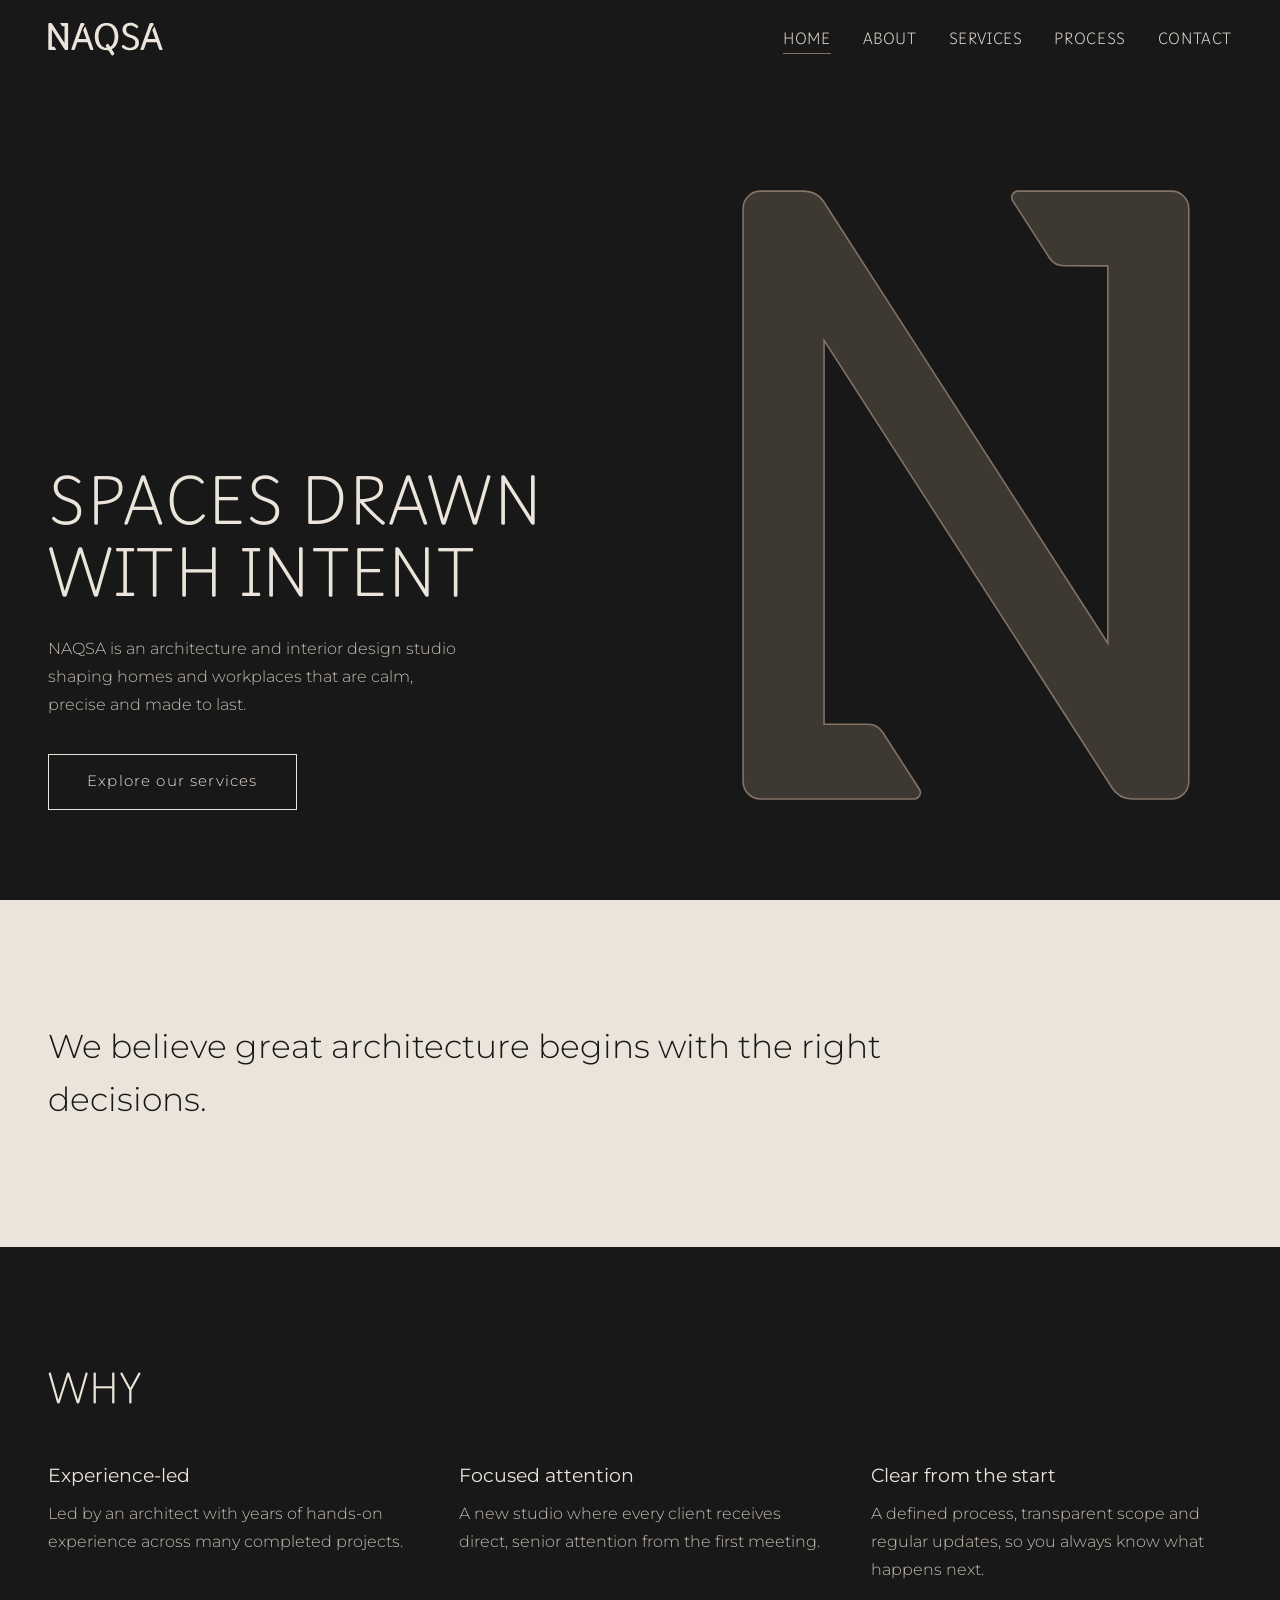
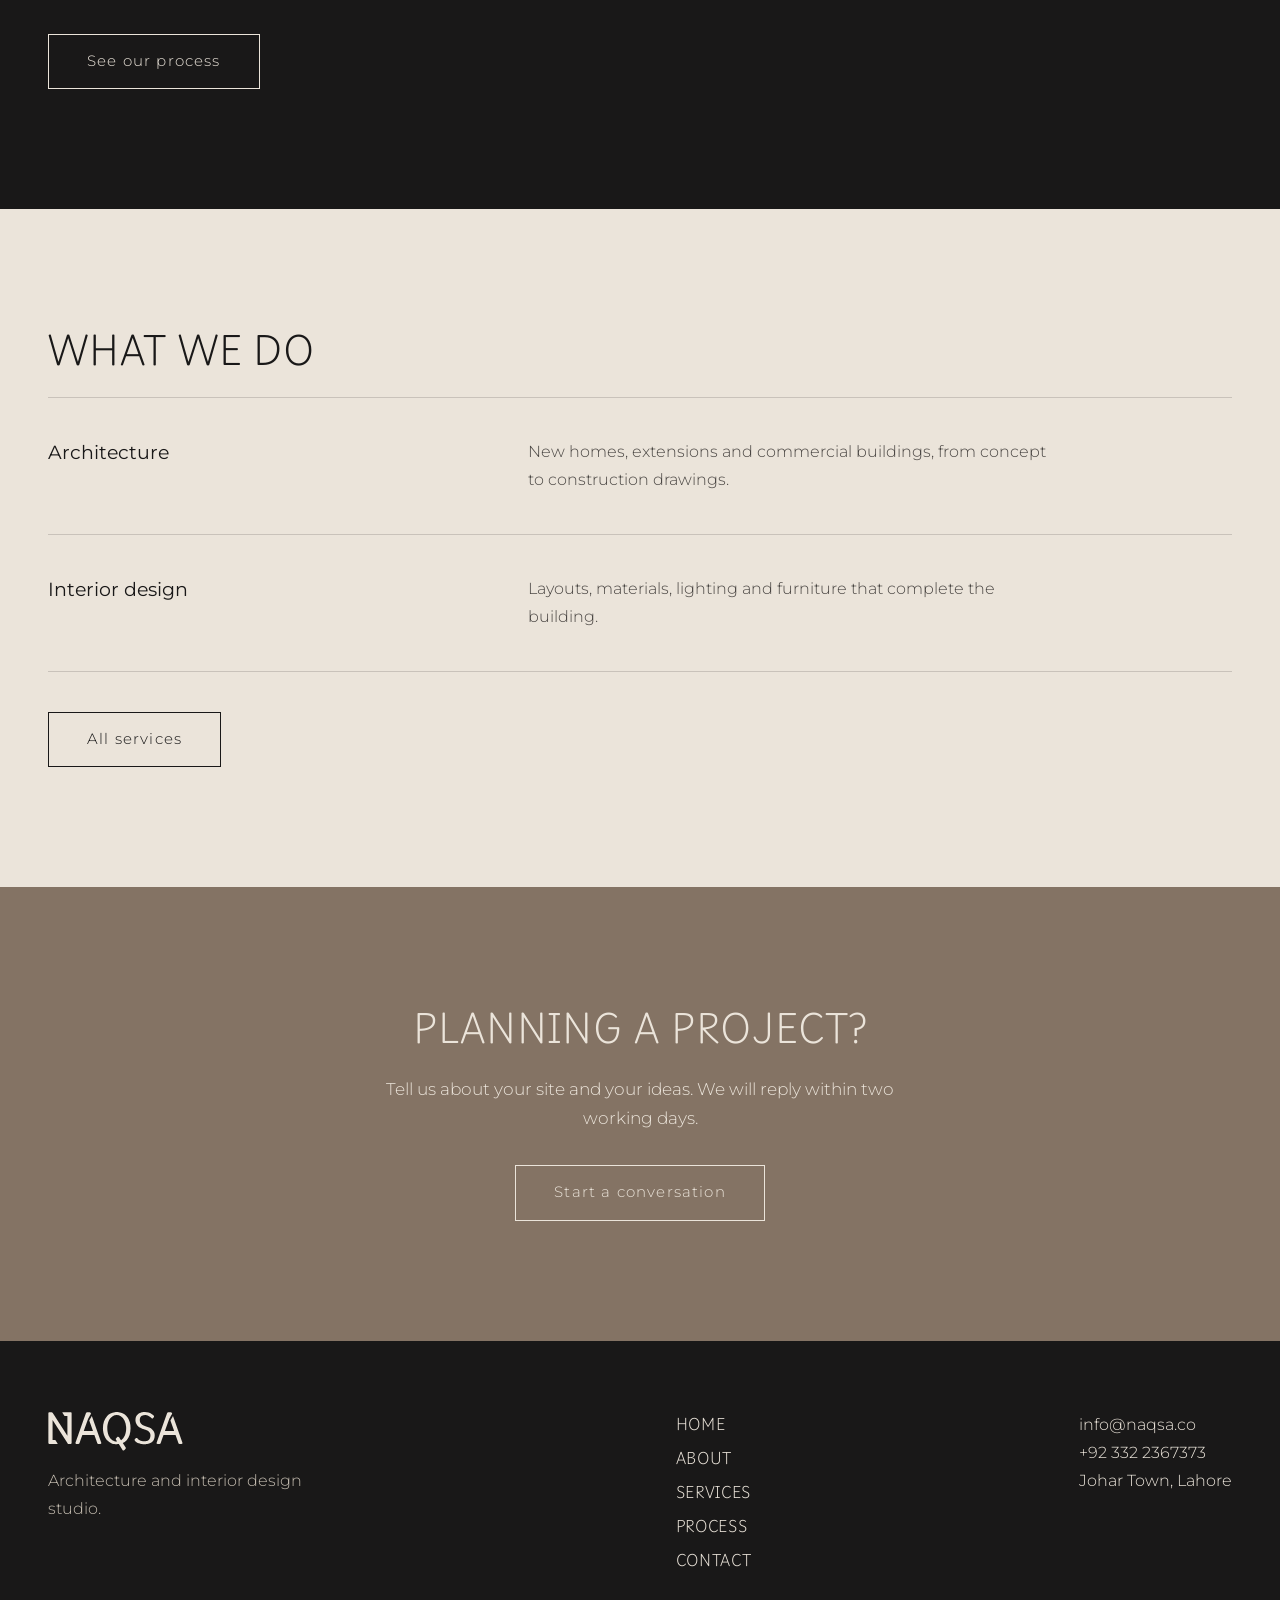
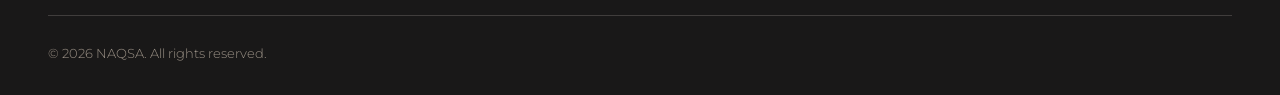
==== index.html @ e66ab7ba "Changing the fonts for headings" ====
<!DOCTYPE html>
<html lang="en"><head><meta charset="utf-8"><meta name="viewport" content="width=device-width,initial-scale=1">
<title>Architecture & Interior Design | NAQSA Architecture</title><meta name="description" content="NAQSA is an architecture and interior design studio creating considered, lasting spaces.">
<link rel="icon" href="assets/mark-dark.svg" type="image/svg+xml">
<link rel="preconnect" href="https://fonts.googleapis.com"><link rel="preconnect" href="https://fonts.gstatic.com" crossorigin>
<link href="https://fonts.googleapis.com/css2?family=Montserrat:wght@300;400;500&family=Playwrite+US+Modern:wght@100..400&display=swap" rel="stylesheet">
<link rel="stylesheet" href="css/style.css?v=6"></head>
<body data-top="dark"><div id="site-header"></div>

<main><div class="hero"><svg class="mark" viewBox="326.4 249.4 427.2 581.1" aria-hidden="true"><path d="M 633.113281 322.261719 L 674.730469 322.371094 L 674.730469 680.664062 L 578.433594 531.046875 L 501.566406 411.636719 L 444.132812 322.402344 L 405.269531 262.019531 L 405.101562 261.757812 C 400.949219 255.324219 393.816406 251.441406 386.160156 251.441406 L 344.984375 251.441406 C 335.828125 251.441406 328.40625 258.863281 328.40625 268.019531 L 328.40625 811.964844 C 328.40625 821.128906 335.835938 828.558594 345 828.558594 L 490.753906 828.558594 C 495.480469 828.558594 498.332031 823.328125 495.773438 819.355469 L 460.902344 765.230469 C 457.851562 760.492188 452.601562 757.628906 446.964844 757.628906 L 405.269531 757.628906 L 405.269531 393.101562 L 501.566406 542.71875 L 578.433594 662.128906 L 639.910156 757.628906 L 674.730469 811.746094 L 678.878906 818.199219 C 683.03125 824.65625 690.179688 828.558594 697.855469 828.558594 L 735.015625 828.558594 C 744.171875 828.558594 751.59375 821.136719 751.59375 811.976562 L 751.59375 268.03125 C 751.59375 258.867188 744.167969 251.441406 735.007812 251.441406 L 589.472656 251.441406 C 584.746094 251.441406 581.894531 256.667969 584.453125 260.640625 L 619.214844 314.65625 C 622.257812 319.382812 627.488281 322.246094 633.113281 322.261719 "/></svg>
<div class="wrap"><h1>Spaces drawn with intent</h1><p>NAQSA is an architecture and interior design studio shaping homes and workplaces that are calm, precise and made to last.</p><a class="btn" href="services.html">Explore our services</a></div></div>
<section><div class="wrap"><p class="statement">We believe great architecture begins with the right decisions.</p></div></section>
<section class="dark"><div class="wrap"><h2>Why</h2><div class="vals">
<div><h3>Experience-led</h3><p>Led by an architect with years of hands-on experience across many completed projects.</p></div>
<div><h3>Focused attention</h3><p>A new studio where every client receives direct, senior attention from the first meeting.</p></div>
<div><h3>Clear from the start</h3><p>A defined process, transparent scope and regular updates, so you always know what happens next.</p></div></div>
<p style="margin-top:50px"><a class="btn" href="process.html">See our process</a></p></div></section>
<section><div class="wrap"><h2>What we do</h2><div class="rows">
<div><h3>Architecture</h3><p>New homes, extensions and commercial buildings, from concept to construction drawings.</p></div>
<div><h3>Interior design</h3><p>Layouts, materials, lighting and furniture that complete the building.</p></div>
</div>
<p style="margin-top:40px"><a class="btn" href="services.html">All services</a></p></div></section><section class="taupe"><div class="wrap" style="text-align:center"><h2>Planning a project?</h2><p class="lead" style="margin:0 auto 2rem;color:#ebe4da">Tell us about your site and your ideas. We will reply within two working days.</p><a class="btn" href="contact.html">Start a conversation</a></div></section></main>
<div id="site-footer"></div>
<script src="js/main.js?v=6"></script></body></html>
---- css/style.css ----
:root{--linen:#ebe4da;--carbon:#191818;--taupe:#847364;--taupe-d:#6a5b4e;--line:rgba(25,24,24,.16);
--serif:'Playwrite US Modern',cursive,Georgia,serif;--sans:'Montserrat',system-ui,sans-serif}
*{box-sizing:border-box;margin:0;padding:0}
html{scroll-behavior:smooth}
body{font-family:var(--sans);font-weight:300;background:var(--linen);color:var(--carbon);line-height:1.75;font-size:16px;opacity:0;animation:in .6s .05s forwards}
body.leaving{opacity:0;transition:opacity .3s}
@keyframes in{to{opacity:1}}
a{color:inherit;text-decoration:none}img{max-width:100%;display:block}
:focus-visible{outline:2px solid var(--taupe);outline-offset:3px}
h1,h2,h3{font-family:var(--serif);font-weight:300;line-height:1.4;overflow-wrap:break-word}
h1{font-size:clamp(2rem,4.8vw,4rem)}h2{font-size:clamp(1.6rem,3vw,2.4rem);margin-bottom:1.4rem}h3{font-size:1.2rem}
.wrap{max-width:1240px;margin:0 auto;padding:0 28px}
section{padding:120px 0}
.lead{font-size:1.05rem;max-width:560px;color:#3b3836}
.btn{display:inline-block;border:1px solid currentColor;padding:14px 38px;letter-spacing:.08em;font-size:.92rem;background:none;color:inherit;cursor:pointer;font-family:var(--sans);transition:background .3s,color .3s}
.btn:hover{background:var(--carbon);color:var(--linen);border-color:var(--carbon)}
.dark .btn:hover,.hero .btn:hover{background:var(--linen);color:var(--carbon);border-color:var(--linen)}
.dark{background:var(--carbon);color:var(--linen)}.dark .lead{color:#c4bcb0}
.taupe{background:var(--taupe);color:var(--linen)}

/* header */
header{position:fixed;inset:0 0 auto 0;z-index:20;padding:22px 0;transition:background .35s,padding .35s,color .35s;color:var(--linen)}
header.solid{background:rgba(25,24,24,.95);padding:12px 0;backdrop-filter:blur(8px)}
header.onlight{color:var(--carbon)}header.onlight.solid{color:var(--linen)}
header nav{display:flex;justify-content:space-between;align-items:center}
.brand img{height:34px;width:auto}
.links{display:flex;gap:32px;list-style:none}
.links a{font-size:.92rem;letter-spacing:.06em;padding-bottom:4px;border-bottom:1px solid transparent;transition:border-color .3s}
.links a:hover,.links a.on{border-color:var(--taupe)}
.mb{display:none;background:none;border:1px solid currentColor;color:inherit;padding:6px 14px;font:inherit;cursor:pointer}

/* hero */
.hero{min-height:100vh;background:var(--carbon);color:var(--linen);position:relative;overflow:hidden;display:flex;align-items:flex-end;padding:0 0 10vh}
.hero .mark{position:absolute;right:7vw;top:55%;transform:translateY(-50%);height:68vh;width:auto}
.hero .mark path{fill:var(--taupe);fill-opacity:.0;stroke:var(--taupe);stroke-width:1.5;stroke-dasharray:4000;stroke-dashoffset:4000;animation:draw 3.2s .3s ease forwards,fill 1.4s 3s ease forwards}
@keyframes draw{to{stroke-dashoffset:0}}@keyframes fill{to{fill-opacity:.35}}
.hero .wrap{position:relative;z-index:2;width:100%}
.hero h1{max-width:14ch}
.hero p{max-width:420px;margin:1.6rem 0 2.2rem;color:#c4bcb0}
.page-hero{background:var(--carbon);color:var(--linen);padding:210px 0 90px}
.page-hero h1{font-size:clamp(1.9rem,4.4vw,3.4rem)}.page-hero p{margin-top:1.4rem}

/* placeholders: replace with real photos via style="background-image:url(images/x.jpg)" */
.ph{background:linear-gradient(140deg,#6a5b4e,#a89886);background-size:cover;background-position:center;position:relative}
.ph[data-t="2"]{background-image:linear-gradient(140deg,#2c2a29,#847364)}
.ph[data-t="3"]{background-image:linear-gradient(140deg,#b9ad9c,#ebe4da)}
.ph[data-t="4"]{background-image:linear-gradient(140deg,#4a4038,#9c8a76)}

/* layouts */
.split{display:grid;grid-template-columns:1fr 1fr;gap:80px;align-items:center}
.split .ph{aspect-ratio:4/5}
.statement{font-family:var(--sans);font-weight:300;font-size:clamp(1.4rem,2.6vw,2.1rem);line-height:1.6;max-width:900px}
.rows>div{display:grid;grid-template-columns:1fr 1.6fr;gap:40px;padding:40px 0;border-top:1px solid var(--line)}
.rows>div:last-child{border-bottom:1px solid var(--line)}
.dark .rows>div{border-color:rgba(235,228,218,.18)}
.rows p{color:#4a4643;max-width:520px}.dark .rows p{color:#c4bcb0}
.steps{counter-reset:s}
.steps>div{display:grid;grid-template-columns:70px 1fr 1.4fr;gap:30px;padding:42px 0;border-top:1px solid rgba(235,228,218,.2);align-items:start}
.steps>div:last-child{border-bottom:1px solid rgba(235,228,218,.2)}
.steps>div::before{counter-increment:s;content:counter(s);font-family:var(--serif);font-size:2rem;color:var(--taupe);line-height:1.2}
.steps p{color:#c4bcb0}
.vals{display:grid;grid-template-columns:repeat(3,1fr);gap:50px;margin-top:50px}
.vals p{color:#4a4643;margin-top:.6rem}

/* contact */
.cols{display:grid;grid-template-columns:1fr 1.1fr;gap:90px}
.info p{margin-bottom:.5rem}.info a{border-bottom:1px solid var(--taupe)}
form{display:grid;gap:26px}
label{font-size:.85rem;letter-spacing:.05em;color:var(--taupe-d);display:block}
input,select,textarea{width:100%;background:none;border:0;border-bottom:1px solid var(--taupe);padding:10px 0;font:inherit;color:var(--carbon);font-size:1rem;border-radius:0}
input:focus,select:focus,textarea:focus{outline:0;border-color:var(--carbon)}
textarea{min-height:120px;resize:vertical}#st{min-height:1.4em;color:var(--taupe-d)}
footer{background:var(--carbon);color:var(--linen);padding:70px 0 30px}
footer .top{display:flex;justify-content:space-between;gap:40px;flex-wrap:wrap;padding-bottom:40px;border-bottom:1px solid rgba(235,228,218,.18)}
footer img{height:40px;width:auto}footer ul{list-style:none;display:grid;gap:6px}footer small{display:block;margin-top:26px;color:#9b9186}
footer a:hover{color:var(--taupe)}

@media(max-width:860px){
section{padding:80px 0}.split,.cols,.vals{grid-template-columns:1fr;gap:40px}

.rows>div{grid-template-columns:1fr;gap:10px}.steps>div{grid-template-columns:56px 1fr;gap:12px}.steps p{grid-column:2}
.hero .mark{height:52vh;right:-8vw;top:36%;opacity:.7}.mb{display:block}
.links{display:none;position:absolute;top:100%;left:0;right:0;background:var(--carbon);color:var(--linen);flex-direction:column;gap:0;padding:8px 28px 22px}
.links.open{display:flex}.links a{display:block;padding:12px 0}}
@media(prefers-reduced-motion:reduce){*{animation:none!important;transition:none!important}body{opacity:1}.hero .mark path{stroke-dashoffset:0;fill-opacity:.35}}
.page-hero .lead{color:#c4bcb0}

.dark .vals p{color:#c4bcb0}
.page-hero .lead{color:#c4bcb0}
@media(max-width:860px){.hero .mark{height:38vh;top:33%;right:-10vw}.hero{padding-bottom:7vh}}

/* Capitalised titles and menu words: Playwrite US Modern. Sentences, paragraphs, buttons and form text: Montserrat */
.links a,.fnav a,.mb{font-family:var(--serif);font-weight:300;letter-spacing:0;font-size:.82rem}
.fnav a{font-size:.88rem}
.btn,input,select,textarea,label,p,small,li{font-family:var(--sans)}
.fnav a,.links a{font-family:var(--serif)}

/* Final type rules: capitals (h1, h2, menu) = Playwrite US Modern; sentence-case subheads (h3, .sub) = Montserrat */
h1,h2{text-transform:uppercase;letter-spacing:.03em}
h1{font-size:clamp(1.7rem,4vw,3.3rem)}
h2{font-size:clamp(1.35rem,2.5vw,2rem)}
.hero h1{max-width:16ch}
.page-hero h1{font-size:clamp(1.7rem,3.8vw,3rem)}
h3,h2.sub{font-family:var(--sans);font-weight:400;font-size:1.2rem;line-height:1.5;text-transform:none;letter-spacing:0}
h2.sub{margin-bottom:0}
.links a,.fnav a,.mb{text-transform:uppercase;letter-spacing:.05em;font-size:.76rem}
.fnav a{font-size:.8rem}
@media(max-width:860px){.links a{font-size:.85rem}}
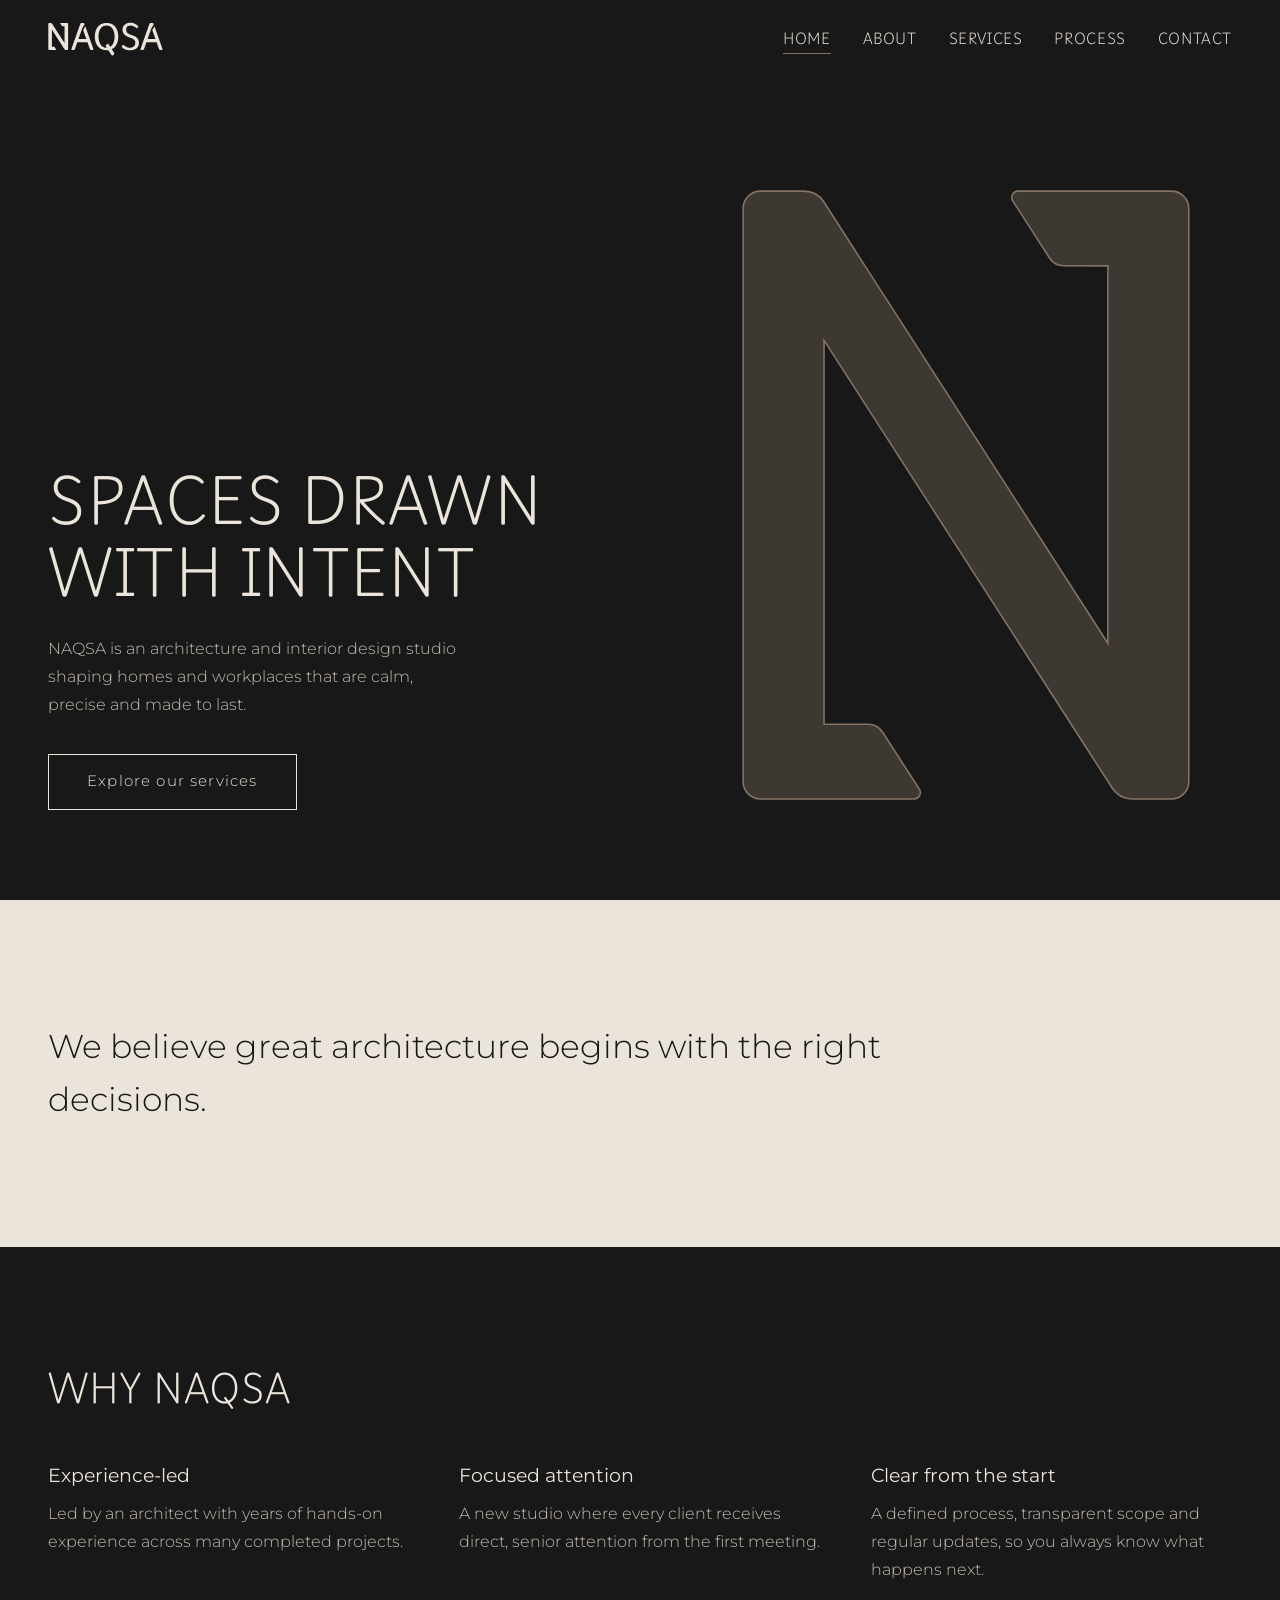
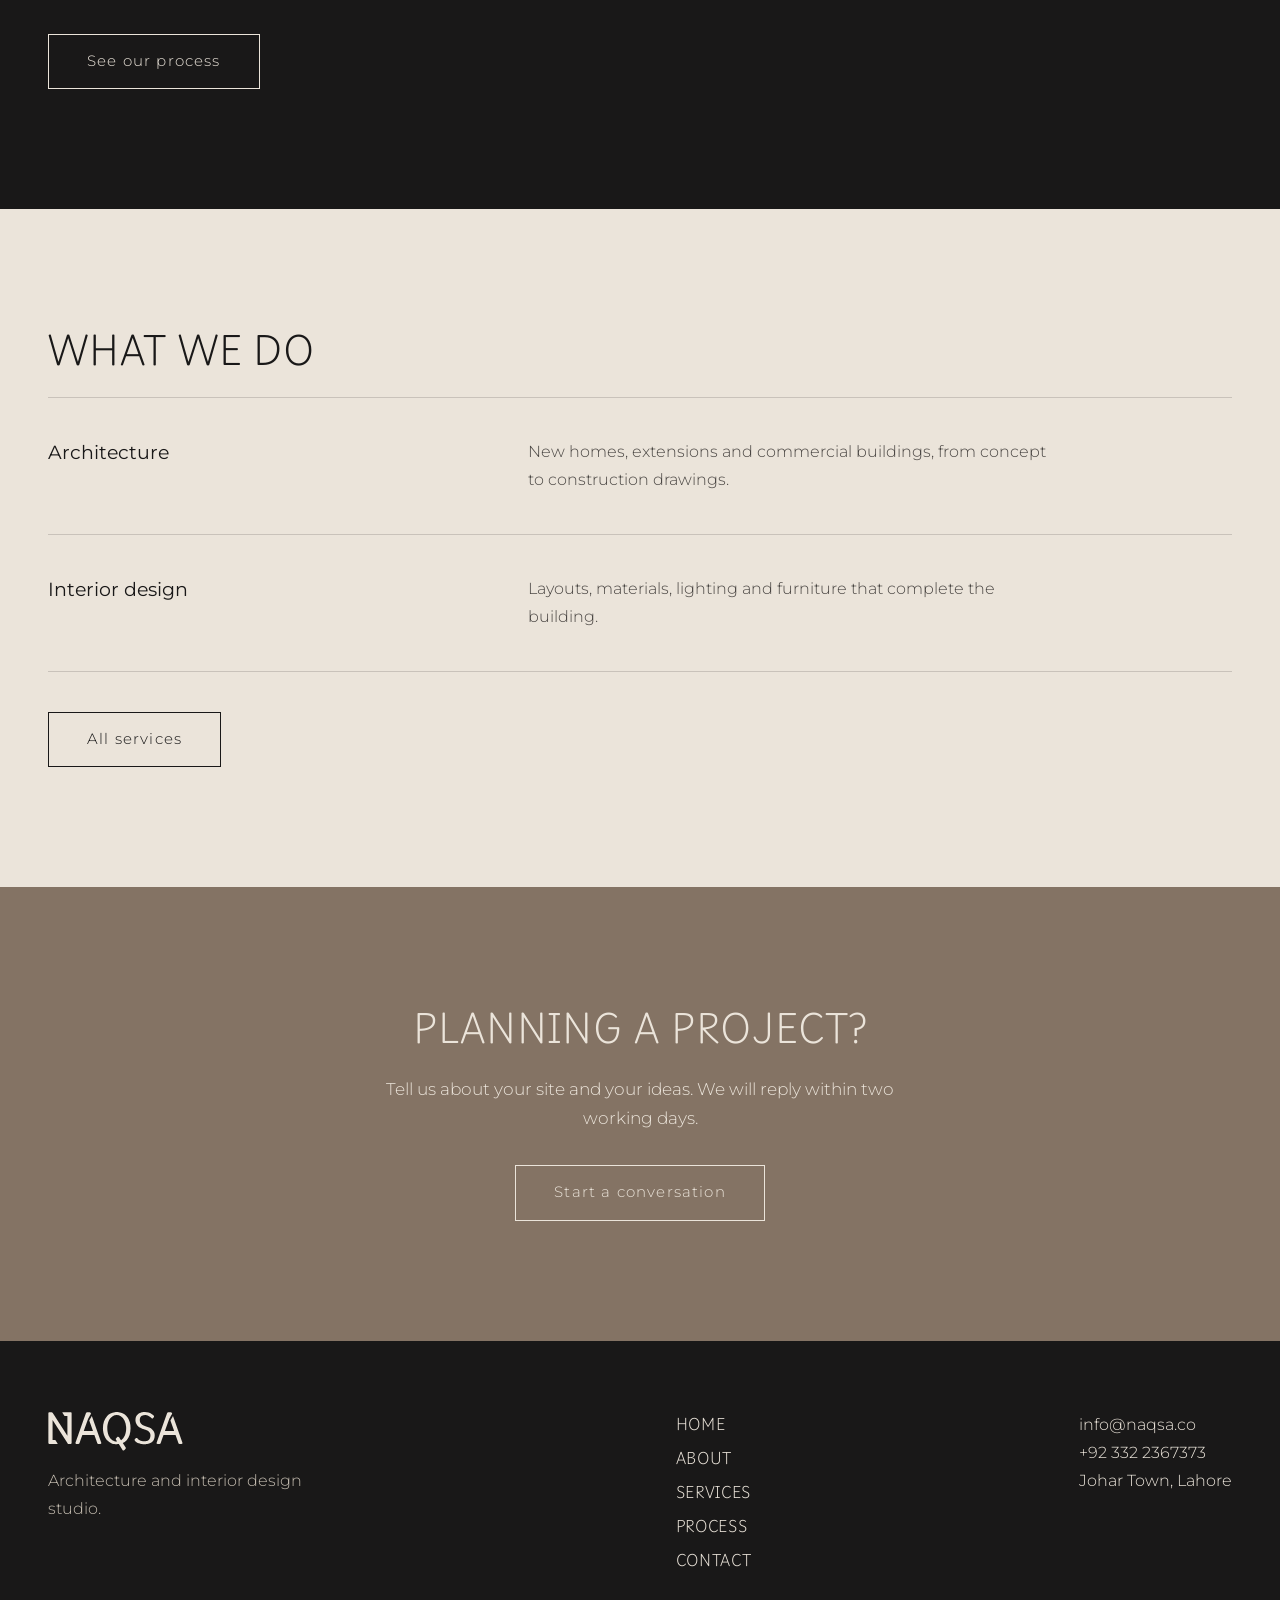
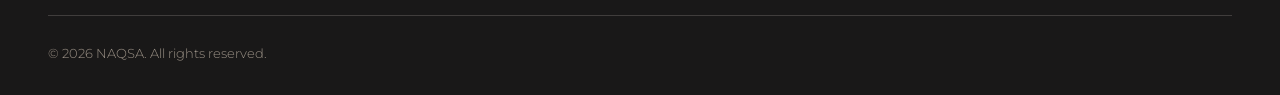
==== commit 5a3f8514: "adding words" ====
--- a/index.html
+++ b/index.html
@@ -10,7 +10,7 @@
 <main><div class="hero"><svg class="mark" viewBox="326.4 249.4 427.2 581.1" aria-hidden="true"><path d="M 633.113281 322.261719 L 674.730469 322.371094 L 674.730469 680.664062 L 578.433594 531.046875 L 501.566406 411.636719 L 444.132812 322.402344 L 405.269531 262.019531 L 405.101562 261.757812 C 400.949219 255.324219 393.816406 251.441406 386.160156 251.441406 L 344.984375 251.441406 C 335.828125 251.441406 328.40625 258.863281 328.40625 268.019531 L 328.40625 811.964844 C 328.40625 821.128906 335.835938 828.558594 345 828.558594 L 490.753906 828.558594 C 495.480469 828.558594 498.332031 823.328125 495.773438 819.355469 L 460.902344 765.230469 C 457.851562 760.492188 452.601562 757.628906 446.964844 757.628906 L 405.269531 757.628906 L 405.269531 393.101562 L 501.566406 542.71875 L 578.433594 662.128906 L 639.910156 757.628906 L 674.730469 811.746094 L 678.878906 818.199219 C 683.03125 824.65625 690.179688 828.558594 697.855469 828.558594 L 735.015625 828.558594 C 744.171875 828.558594 751.59375 821.136719 751.59375 811.976562 L 751.59375 268.03125 C 751.59375 258.867188 744.167969 251.441406 735.007812 251.441406 L 589.472656 251.441406 C 584.746094 251.441406 581.894531 256.667969 584.453125 260.640625 L 619.214844 314.65625 C 622.257812 319.382812 627.488281 322.246094 633.113281 322.261719 "/></svg>
 <div class="wrap"><h1>Spaces drawn with intent</h1><p>NAQSA is an architecture and interior design studio shaping homes and workplaces that are calm, precise and made to last.</p><a class="btn" href="services.html">Explore our services</a></div></div>
 <section><div class="wrap"><p class="statement">We believe great architecture begins with the right decisions.</p></div></section>
-<section class="dark"><div class="wrap"><h2>Why</h2><div class="vals">
+<section class="dark"><div class="wrap"><h2>Why NAQSA</h2><div class="vals">
 <div><h3>Experience-led</h3><p>Led by an architect with years of hands-on experience across many completed projects.</p></div>
 <div><h3>Focused attention</h3><p>A new studio where every client receives direct, senior attention from the first meeting.</p></div>
 <div><h3>Clear from the start</h3><p>A defined process, transparent scope and regular updates, so you always know what happens next.</p></div></div>
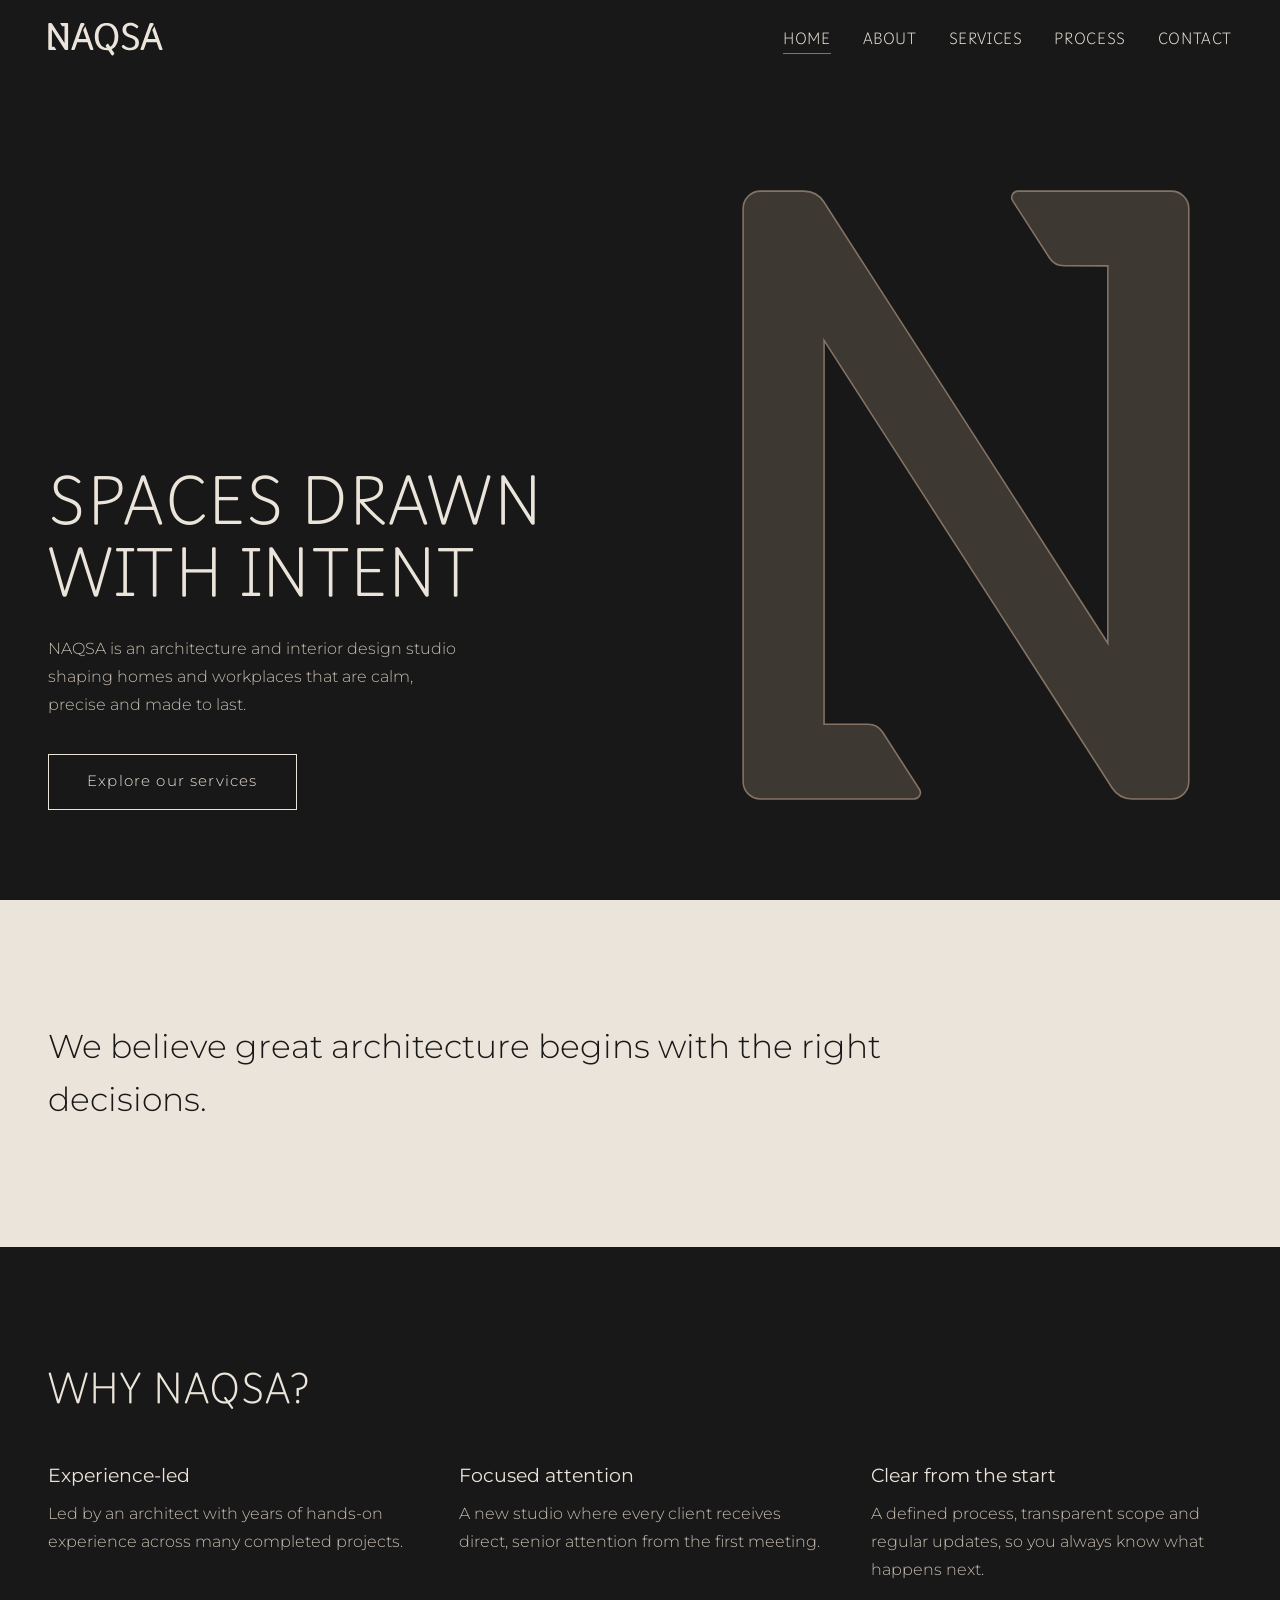
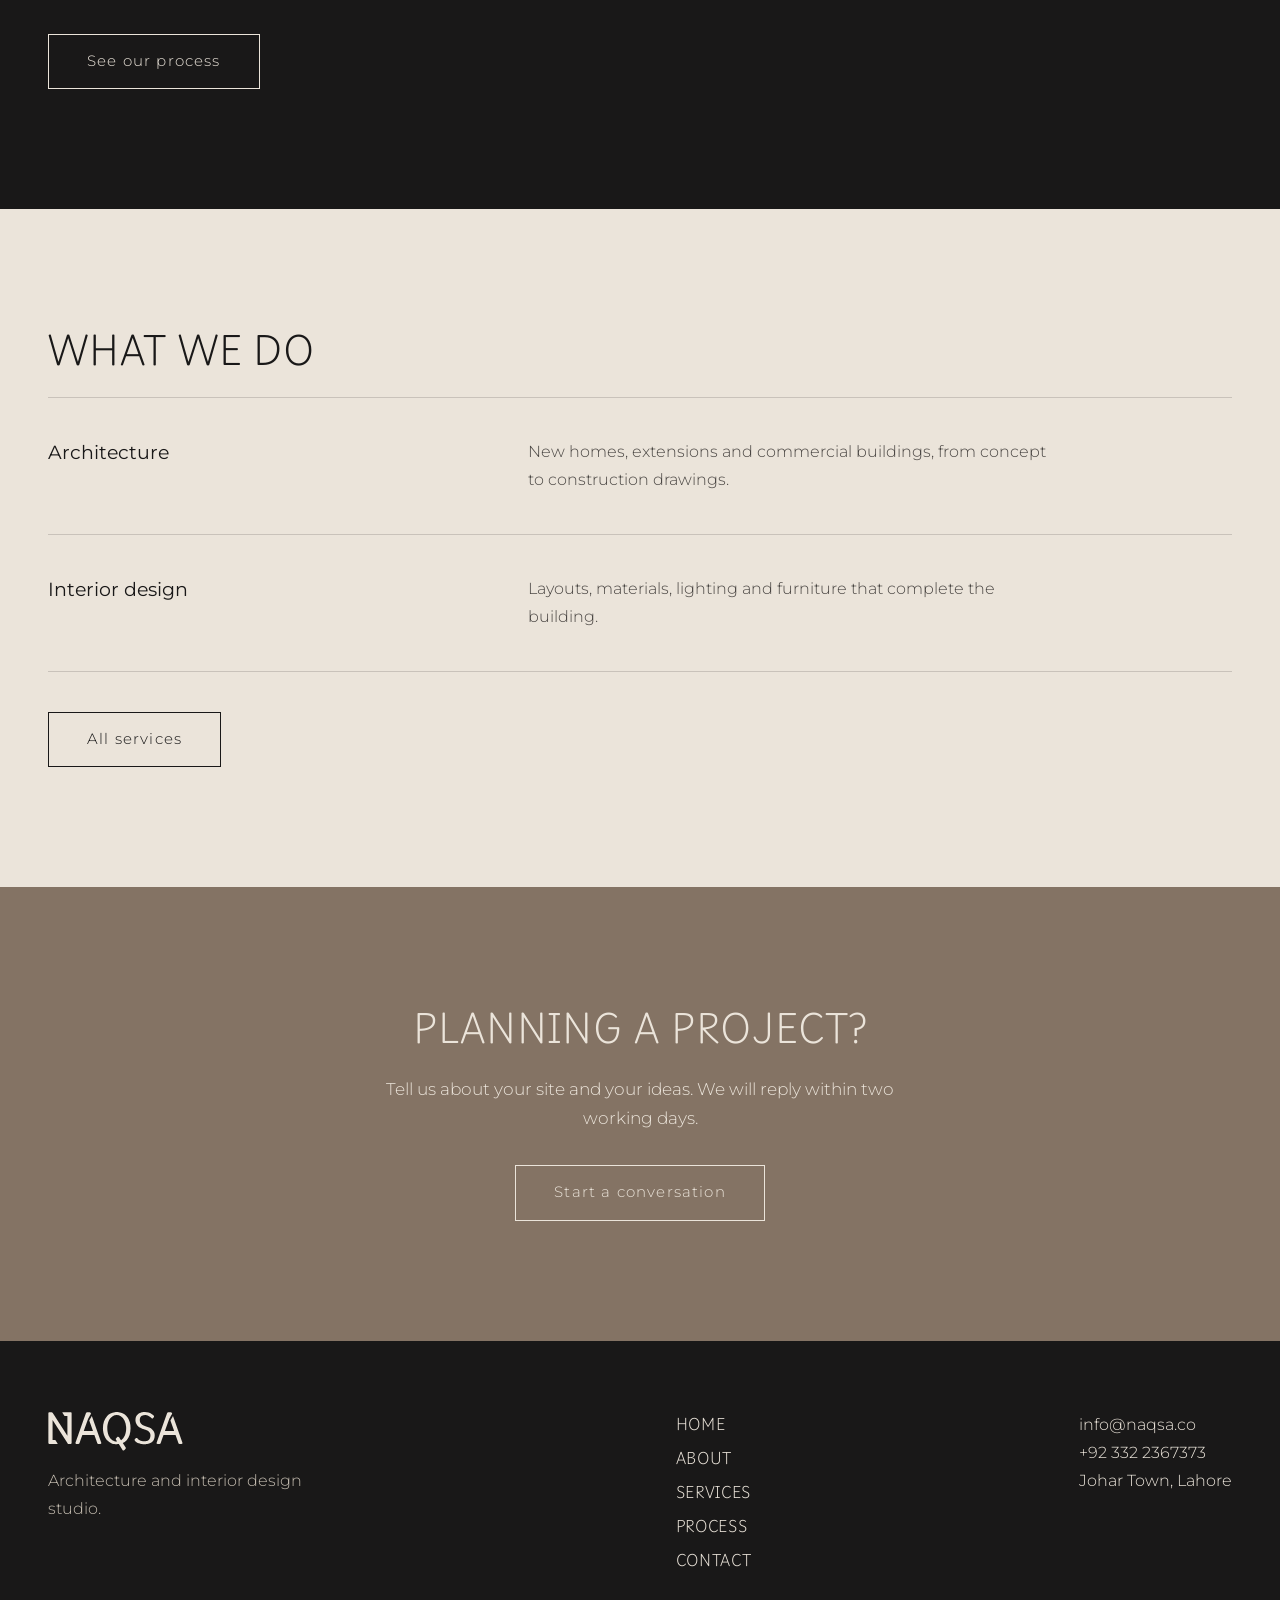
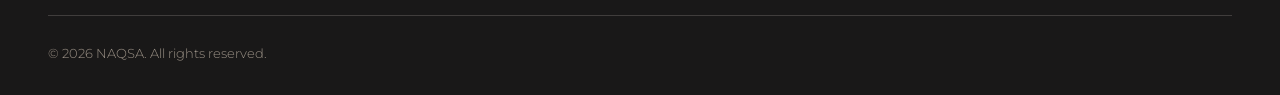
==== commit 5834a9b8: "Adding ?" ====
--- a/index.html
+++ b/index.html
@@ -10,7 +10,7 @@
 <main><div class="hero"><svg class="mark" viewBox="326.4 249.4 427.2 581.1" aria-hidden="true"><path d="M 633.113281 322.261719 L 674.730469 322.371094 L 674.730469 680.664062 L 578.433594 531.046875 L 501.566406 411.636719 L 444.132812 322.402344 L 405.269531 262.019531 L 405.101562 261.757812 C 400.949219 255.324219 393.816406 251.441406 386.160156 251.441406 L 344.984375 251.441406 C 335.828125 251.441406 328.40625 258.863281 328.40625 268.019531 L 328.40625 811.964844 C 328.40625 821.128906 335.835938 828.558594 345 828.558594 L 490.753906 828.558594 C 495.480469 828.558594 498.332031 823.328125 495.773438 819.355469 L 460.902344 765.230469 C 457.851562 760.492188 452.601562 757.628906 446.964844 757.628906 L 405.269531 757.628906 L 405.269531 393.101562 L 501.566406 542.71875 L 578.433594 662.128906 L 639.910156 757.628906 L 674.730469 811.746094 L 678.878906 818.199219 C 683.03125 824.65625 690.179688 828.558594 697.855469 828.558594 L 735.015625 828.558594 C 744.171875 828.558594 751.59375 821.136719 751.59375 811.976562 L 751.59375 268.03125 C 751.59375 258.867188 744.167969 251.441406 735.007812 251.441406 L 589.472656 251.441406 C 584.746094 251.441406 581.894531 256.667969 584.453125 260.640625 L 619.214844 314.65625 C 622.257812 319.382812 627.488281 322.246094 633.113281 322.261719 "/></svg>
 <div class="wrap"><h1>Spaces drawn with intent</h1><p>NAQSA is an architecture and interior design studio shaping homes and workplaces that are calm, precise and made to last.</p><a class="btn" href="services.html">Explore our services</a></div></div>
 <section><div class="wrap"><p class="statement">We believe great architecture begins with the right decisions.</p></div></section>
-<section class="dark"><div class="wrap"><h2>Why NAQSA</h2><div class="vals">
+<section class="dark"><div class="wrap"><h2>Why NAQSA?</h2><div class="vals">
 <div><h3>Experience-led</h3><p>Led by an architect with years of hands-on experience across many completed projects.</p></div>
 <div><h3>Focused attention</h3><p>A new studio where every client receives direct, senior attention from the first meeting.</p></div>
 <div><h3>Clear from the start</h3><p>A defined process, transparent scope and regular updates, so you always know what happens next.</p></div></div>
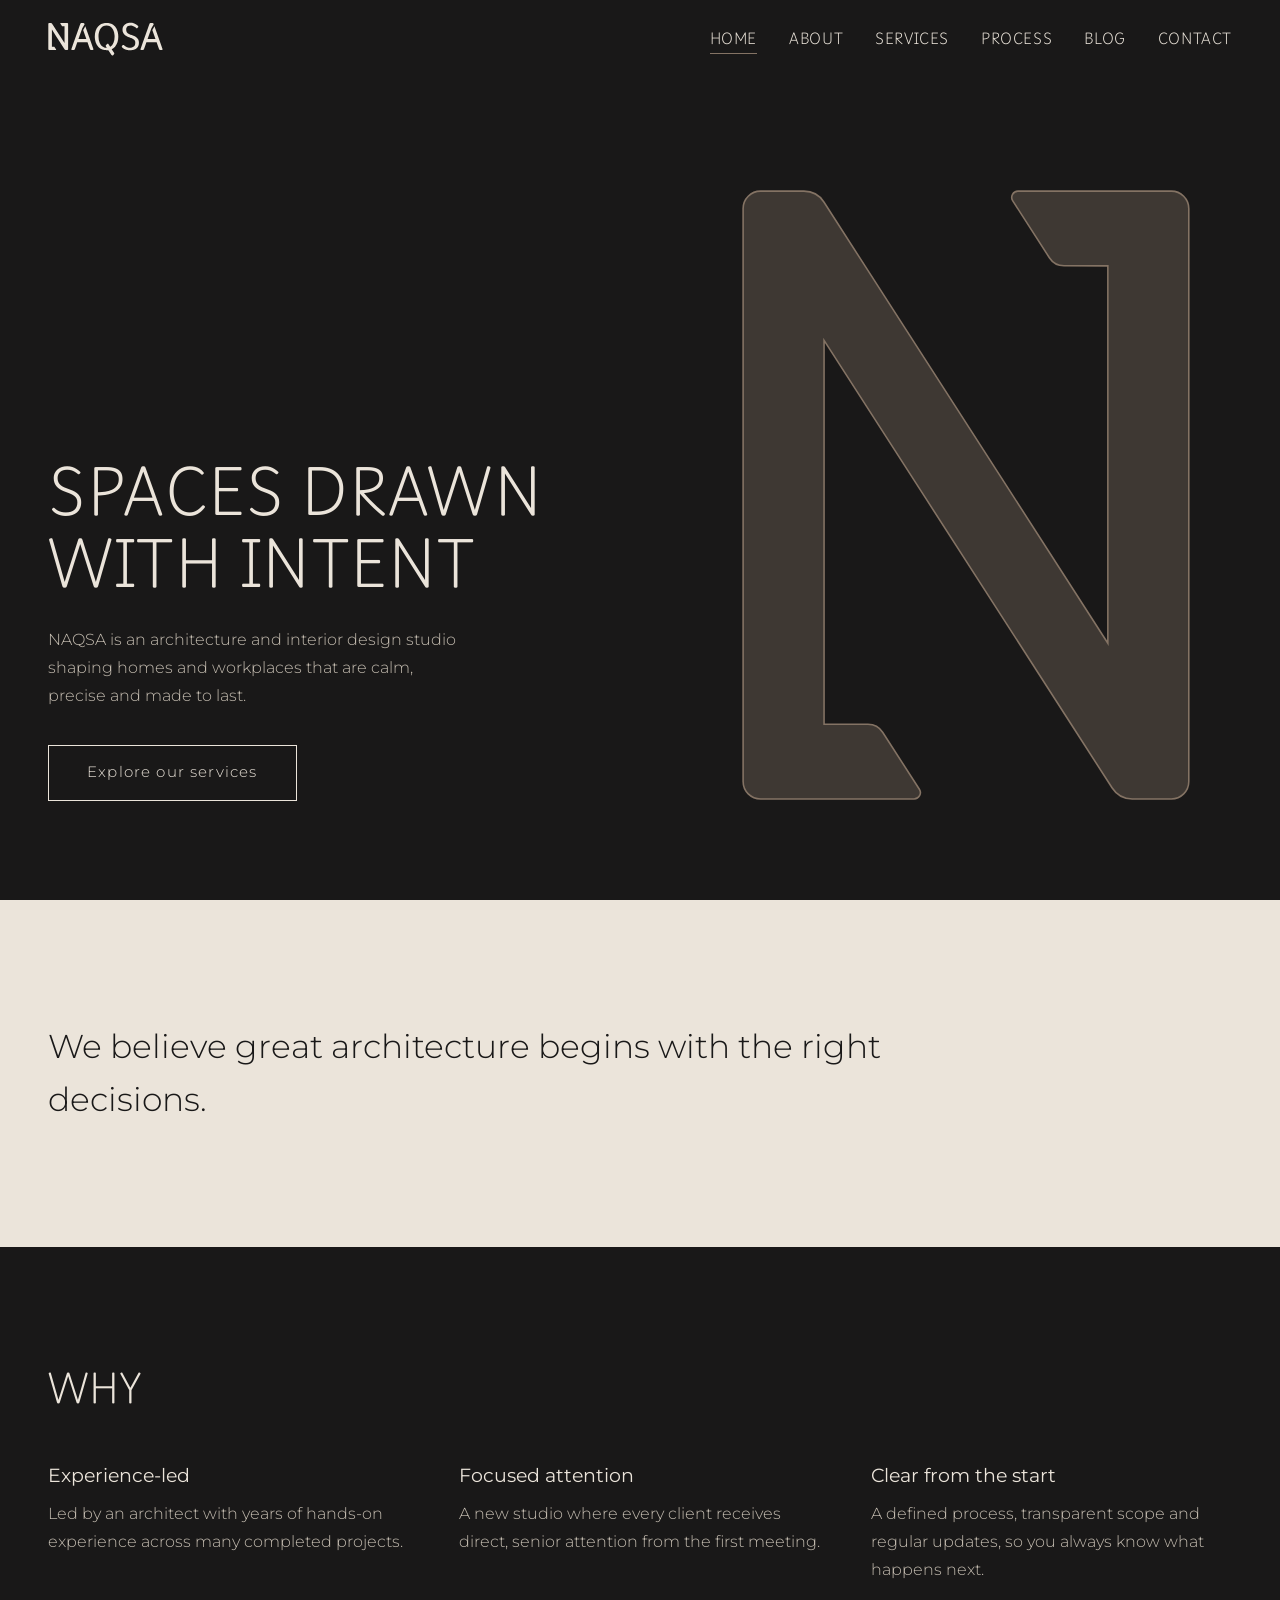
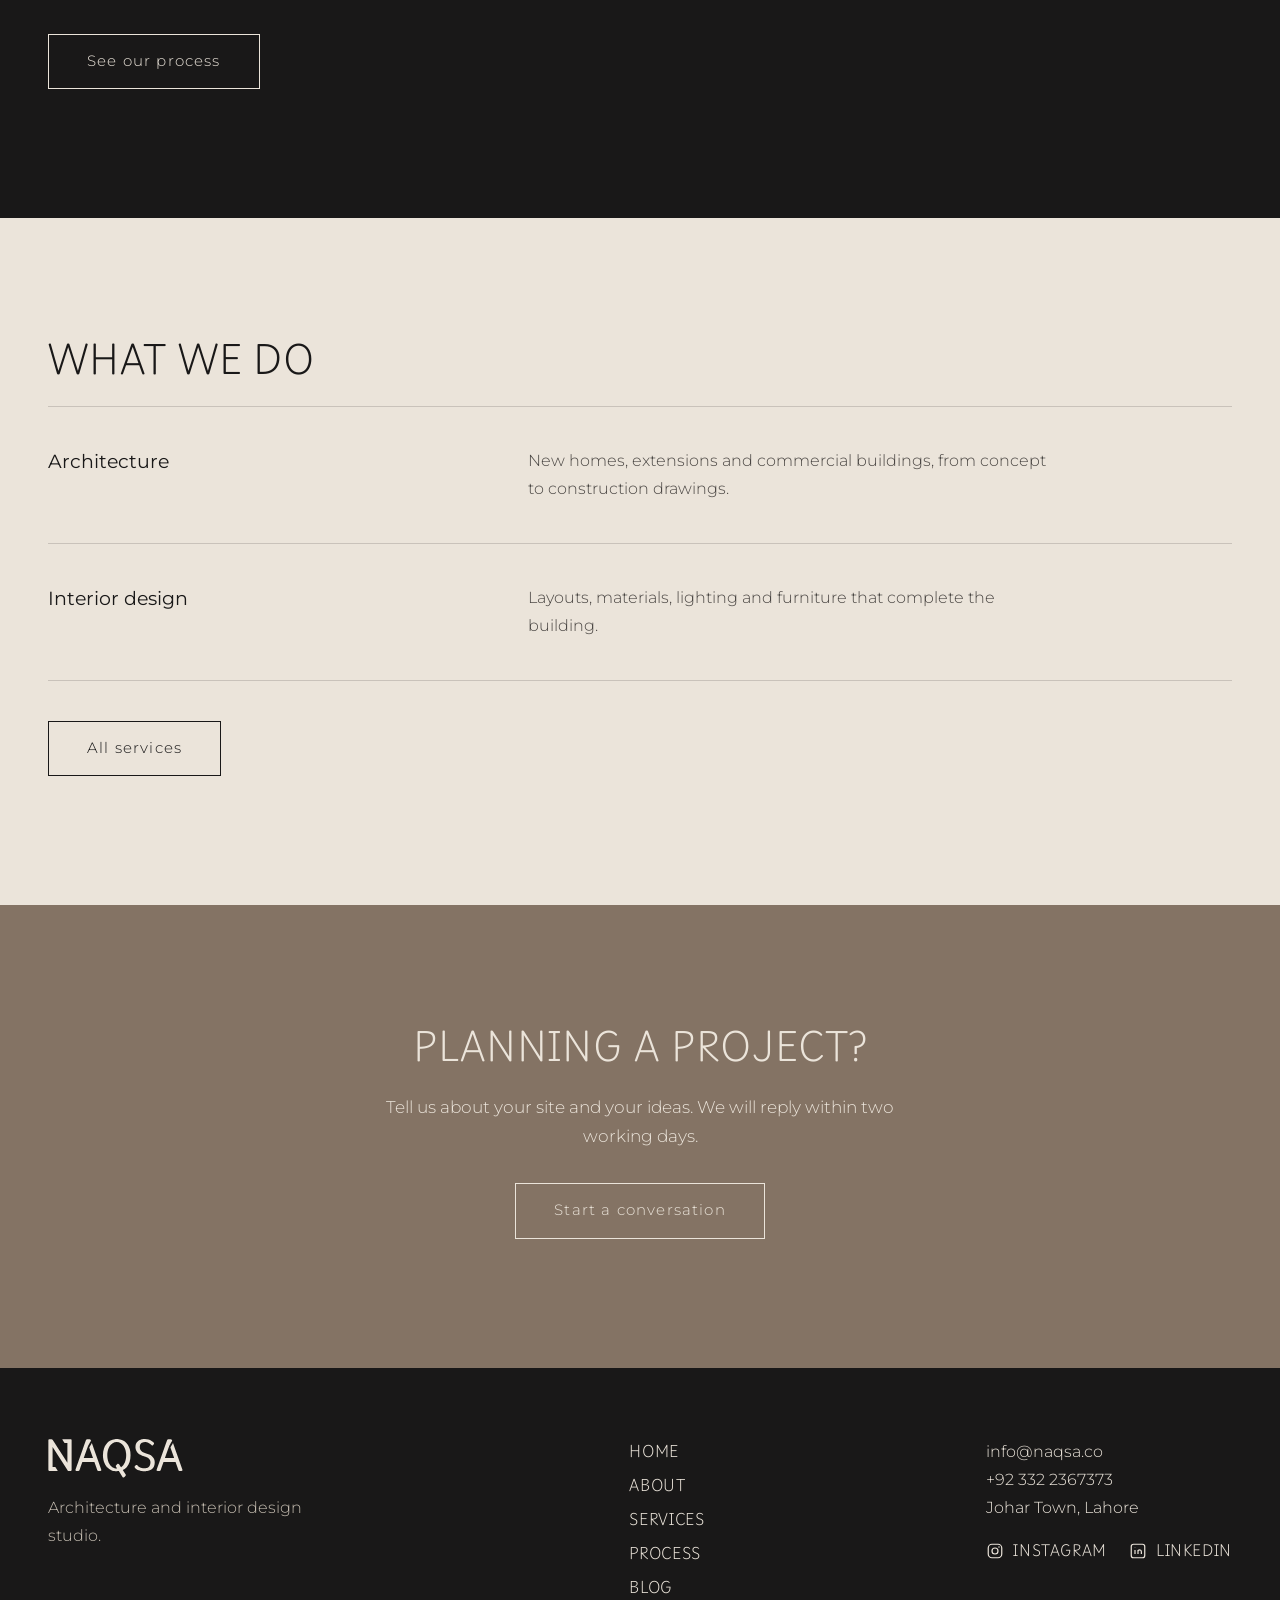
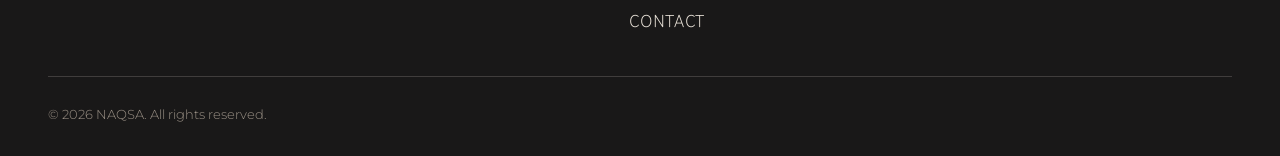
==== commit cb7c017e: "adding a blog page, post and animations in the website" ====
--- a/index.html
+++ b/index.html
@@ -4,13 +4,13 @@
 <link rel="icon" href="assets/mark-dark.svg" type="image/svg+xml">
 <link rel="preconnect" href="https://fonts.googleapis.com"><link rel="preconnect" href="https://fonts.gstatic.com" crossorigin>
 <link href="https://fonts.googleapis.com/css2?family=Montserrat:wght@300;400;500&family=Playwrite+US+Modern:wght@100..400&display=swap" rel="stylesheet">
-<link rel="stylesheet" href="css/style.css?v=6"></head>
+<link rel="stylesheet" href="css/style.css?v=8"></head>
 <body data-top="dark"><div id="site-header"></div>
 
 <main><div class="hero"><svg class="mark" viewBox="326.4 249.4 427.2 581.1" aria-hidden="true"><path d="M 633.113281 322.261719 L 674.730469 322.371094 L 674.730469 680.664062 L 578.433594 531.046875 L 501.566406 411.636719 L 444.132812 322.402344 L 405.269531 262.019531 L 405.101562 261.757812 C 400.949219 255.324219 393.816406 251.441406 386.160156 251.441406 L 344.984375 251.441406 C 335.828125 251.441406 328.40625 258.863281 328.40625 268.019531 L 328.40625 811.964844 C 328.40625 821.128906 335.835938 828.558594 345 828.558594 L 490.753906 828.558594 C 495.480469 828.558594 498.332031 823.328125 495.773438 819.355469 L 460.902344 765.230469 C 457.851562 760.492188 452.601562 757.628906 446.964844 757.628906 L 405.269531 757.628906 L 405.269531 393.101562 L 501.566406 542.71875 L 578.433594 662.128906 L 639.910156 757.628906 L 674.730469 811.746094 L 678.878906 818.199219 C 683.03125 824.65625 690.179688 828.558594 697.855469 828.558594 L 735.015625 828.558594 C 744.171875 828.558594 751.59375 821.136719 751.59375 811.976562 L 751.59375 268.03125 C 751.59375 258.867188 744.167969 251.441406 735.007812 251.441406 L 589.472656 251.441406 C 584.746094 251.441406 581.894531 256.667969 584.453125 260.640625 L 619.214844 314.65625 C 622.257812 319.382812 627.488281 322.246094 633.113281 322.261719 "/></svg>
 <div class="wrap"><h1>Spaces drawn with intent</h1><p>NAQSA is an architecture and interior design studio shaping homes and workplaces that are calm, precise and made to last.</p><a class="btn" href="services.html">Explore our services</a></div></div>
 <section><div class="wrap"><p class="statement">We believe great architecture begins with the right decisions.</p></div></section>
-<section class="dark"><div class="wrap"><h2>Why NAQSA?</h2><div class="vals">
+<section class="dark"><div class="wrap"><h2>Why</h2><div class="vals">
 <div><h3>Experience-led</h3><p>Led by an architect with years of hands-on experience across many completed projects.</p></div>
 <div><h3>Focused attention</h3><p>A new studio where every client receives direct, senior attention from the first meeting.</p></div>
 <div><h3>Clear from the start</h3><p>A defined process, transparent scope and regular updates, so you always know what happens next.</p></div></div>
@@ -21,4 +21,4 @@
 </div>
 <p style="margin-top:40px"><a class="btn" href="services.html">All services</a></p></div></section><section class="taupe"><div class="wrap" style="text-align:center"><h2>Planning a project?</h2><p class="lead" style="margin:0 auto 2rem;color:#ebe4da">Tell us about your site and your ideas. We will reply within two working days.</p><a class="btn" href="contact.html">Start a conversation</a></div></section></main>
 <div id="site-footer"></div>
-<script src="js/main.js?v=6"></script></body></html>+<script src="js/main.js?v=8"></script></body></html>
--- a/css/style.css
+++ b/css/style.css
@@ -106,3 +106,42 @@
 .links a,.fnav a,.mb{text-transform:uppercase;letter-spacing:.05em;font-size:.76rem}
 .fnav a{font-size:.8rem}
 @media(max-width:860px){.links a{font-size:.85rem}}
+
+/* blog */
+.posts{display:grid;grid-template-columns:repeat(3,1fr);gap:34px}
+.post{display:block}.post .ph{aspect-ratio:4/3;overflow:hidden;margin-bottom:18px;transition:transform .8s}
+.post:hover .ph{transform:scale(1.03)}
+.post small{color:var(--taupe-d);font-size:.85rem;letter-spacing:.04em}
+.post h3{margin:8px 0 10px}.post p{color:#4a4643;font-size:.96rem}
+.post .more{display:inline-block;margin-top:14px;font-size:.88rem;border-bottom:1px solid var(--taupe);padding-bottom:2px;transition:letter-spacing .3s}
+.post:hover .more{letter-spacing:.08em}
+.meta{color:var(--taupe);letter-spacing:.06em;font-size:.9rem;margin-bottom:1rem}
+h1.post-title{font-family:var(--sans);text-transform:none;letter-spacing:0;font-weight:300;font-size:clamp(1.7rem,3.4vw,2.8rem);line-height:1.35;max-width:820px}
+.article{max-width:720px}.article p{font-size:1.05rem;color:#2f2d2b}.article p+p{margin-top:1.4rem}
+@media(max-width:860px){.posts{grid-template-columns:1fr}}
+
+/* animations */
+.rv{opacity:0;transform:translateY(26px);transition:opacity .9s cubic-bezier(.2,.7,.2,1),transform .9s cubic-bezier(.2,.7,.2,1);transition-delay:var(--d,0s)}
+.rv.in{opacity:1;transform:none}
+.hero h1,.hero p,.hero .btn,.page-hero h1,.page-hero p{opacity:0;animation:rise .9s cubic-bezier(.2,.7,.2,1) forwards}
+.hero h1,.page-hero h1{animation-delay:.25s}.hero p,.page-hero p{animation-delay:.55s}.hero .btn{animation-delay:.8s}
+@keyframes rise{from{opacity:0;transform:translateY(30px)}to{opacity:1;transform:none}}
+.hero .mark{transform:translateY(calc(-50% + var(--py,0px)))}
+.rows>div,.steps>div{transition:padding-left .4s ease,background-color .4s ease}
+.rows>div:hover{padding-left:16px}.steps>div:hover{background:rgba(235,228,218,.04)}
+.steps>div::before{transition:transform .4s ease,color .4s}.steps>div:hover::before{transform:translateX(8px);color:var(--linen)}
+.btn{position:relative;overflow:hidden;z-index:0}
+.btn::before{content:"";position:absolute;inset:0;background:var(--carbon);transform:translateY(101%);transition:transform .4s ease;z-index:-1}
+.btn:hover::before{transform:none}
+.btn:hover{background:none;color:var(--linen)}
+.dark .btn::before,.hero .btn::before,.taupe .btn::before{background:var(--linen)}
+.dark .btn:hover,.hero .btn:hover,.taupe .btn:hover{background:none;color:var(--carbon);border-color:var(--linen)}
+.vals>div{transition:transform .4s}.vals>div:hover{transform:translateY(-4px)}
+.brand img{transition:opacity .3s}.brand:hover img{opacity:.7}
+@media(prefers-reduced-motion:reduce){.rv,.hero h1,.hero p,.hero .btn,.page-hero h1,.page-hero p{opacity:1;transform:none;animation:none}}
+.rv.rv{transition:opacity .9s cubic-bezier(.2,.7,.2,1) var(--d,0s),transform .9s cubic-bezier(.2,.7,.2,1) var(--d,0s),padding-left .4s ease,background-color .4s ease}
+
+.social{display:flex;gap:22px;margin-top:18px}
+.social a{display:inline-flex;align-items:center;gap:9px;font-family:var(--serif);font-weight:300;font-size:.78rem;letter-spacing:.05em;text-transform:uppercase;border:0!important;transition:color .3s,transform .3s}
+.social a:hover{color:var(--taupe);transform:translateY(-2px)}
+.info .social{margin-top:10px}
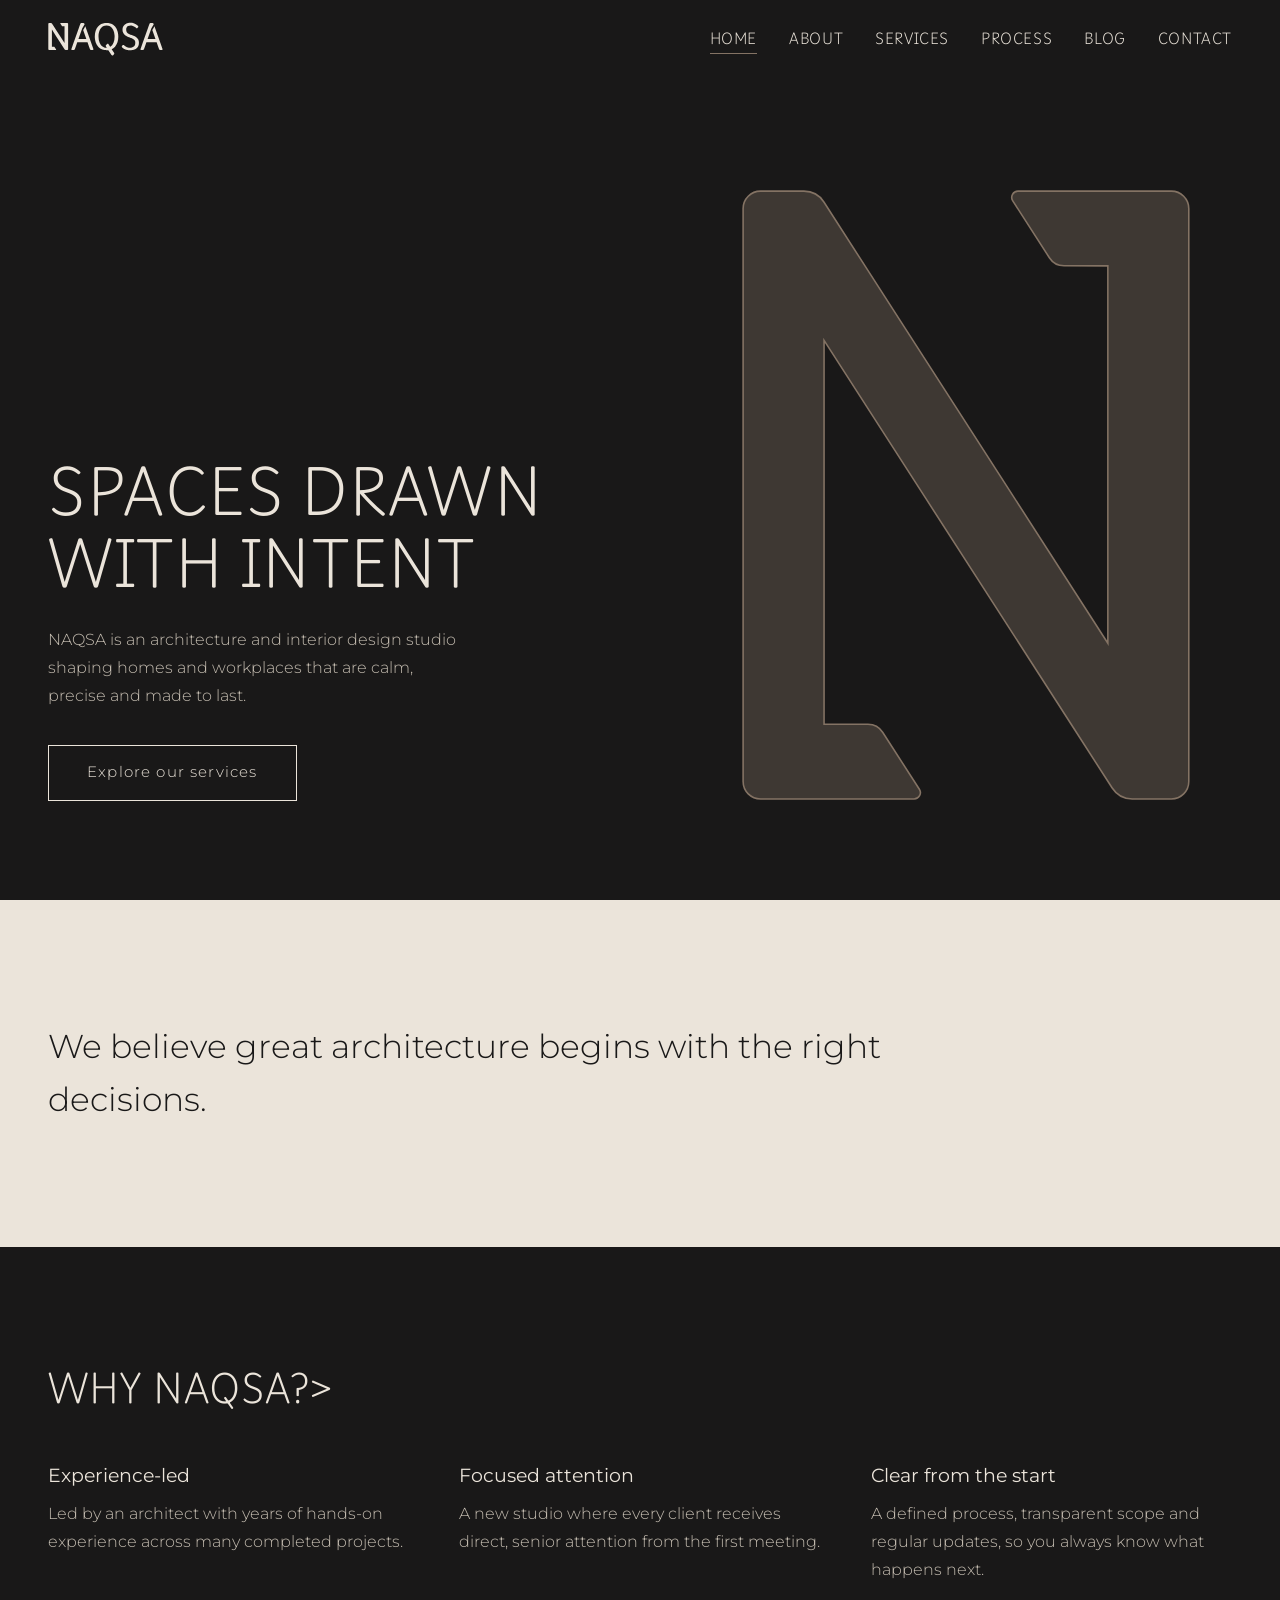
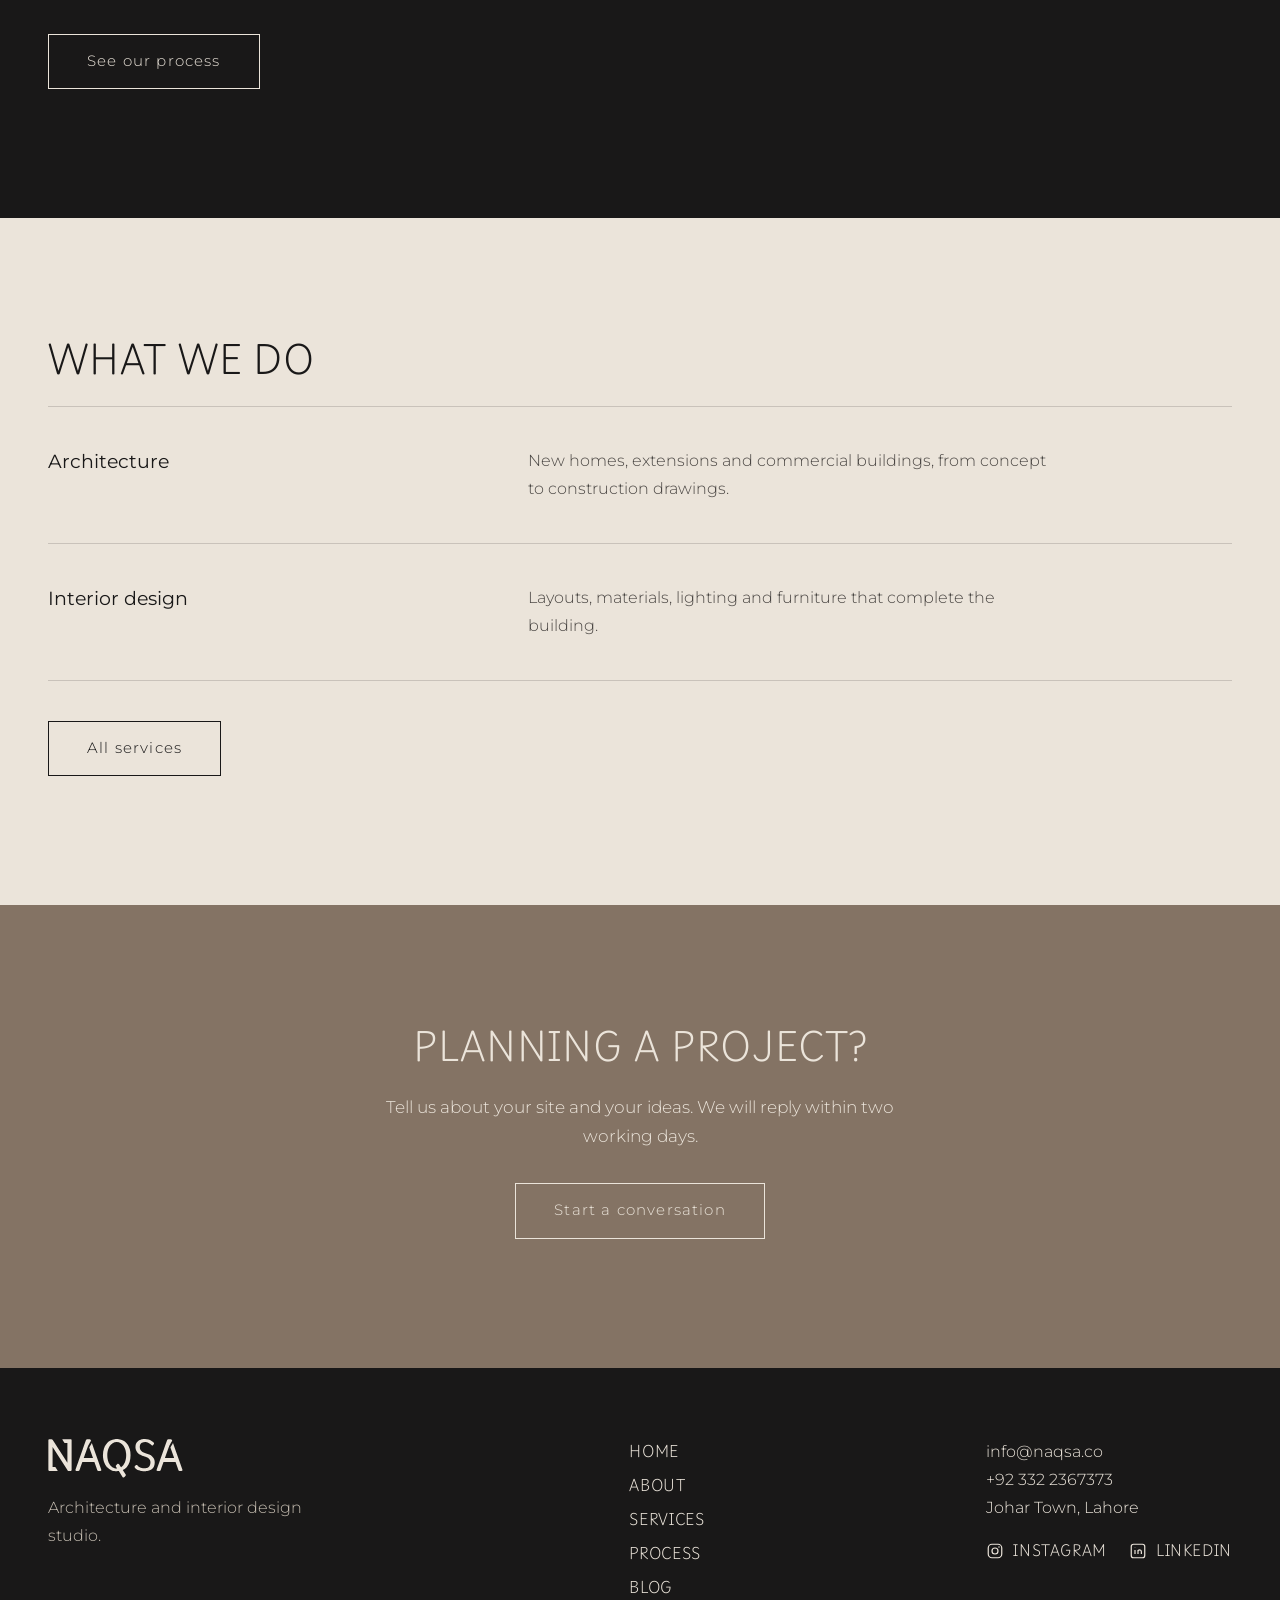
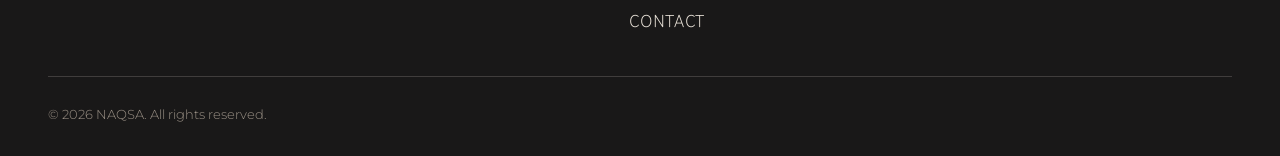
==== commit a75ea1cd: "Adding ? mark" ====
--- a/index.html
+++ b/index.html
@@ -10,7 +10,7 @@
 <main><div class="hero"><svg class="mark" viewBox="326.4 249.4 427.2 581.1" aria-hidden="true"><path d="M 633.113281 322.261719 L 674.730469 322.371094 L 674.730469 680.664062 L 578.433594 531.046875 L 501.566406 411.636719 L 444.132812 322.402344 L 405.269531 262.019531 L 405.101562 261.757812 C 400.949219 255.324219 393.816406 251.441406 386.160156 251.441406 L 344.984375 251.441406 C 335.828125 251.441406 328.40625 258.863281 328.40625 268.019531 L 328.40625 811.964844 C 328.40625 821.128906 335.835938 828.558594 345 828.558594 L 490.753906 828.558594 C 495.480469 828.558594 498.332031 823.328125 495.773438 819.355469 L 460.902344 765.230469 C 457.851562 760.492188 452.601562 757.628906 446.964844 757.628906 L 405.269531 757.628906 L 405.269531 393.101562 L 501.566406 542.71875 L 578.433594 662.128906 L 639.910156 757.628906 L 674.730469 811.746094 L 678.878906 818.199219 C 683.03125 824.65625 690.179688 828.558594 697.855469 828.558594 L 735.015625 828.558594 C 744.171875 828.558594 751.59375 821.136719 751.59375 811.976562 L 751.59375 268.03125 C 751.59375 258.867188 744.167969 251.441406 735.007812 251.441406 L 589.472656 251.441406 C 584.746094 251.441406 581.894531 256.667969 584.453125 260.640625 L 619.214844 314.65625 C 622.257812 319.382812 627.488281 322.246094 633.113281 322.261719 "/></svg>
 <div class="wrap"><h1>Spaces drawn with intent</h1><p>NAQSA is an architecture and interior design studio shaping homes and workplaces that are calm, precise and made to last.</p><a class="btn" href="services.html">Explore our services</a></div></div>
 <section><div class="wrap"><p class="statement">We believe great architecture begins with the right decisions.</p></div></section>
-<section class="dark"><div class="wrap"><h2>Why</h2><div class="vals">
+<section class="dark"><div class="wrap"><h2>Why NAQSA?></h2><div class="vals">
 <div><h3>Experience-led</h3><p>Led by an architect with years of hands-on experience across many completed projects.</p></div>
 <div><h3>Focused attention</h3><p>A new studio where every client receives direct, senior attention from the first meeting.</p></div>
 <div><h3>Clear from the start</h3><p>A defined process, transparent scope and regular updates, so you always know what happens next.</p></div></div>
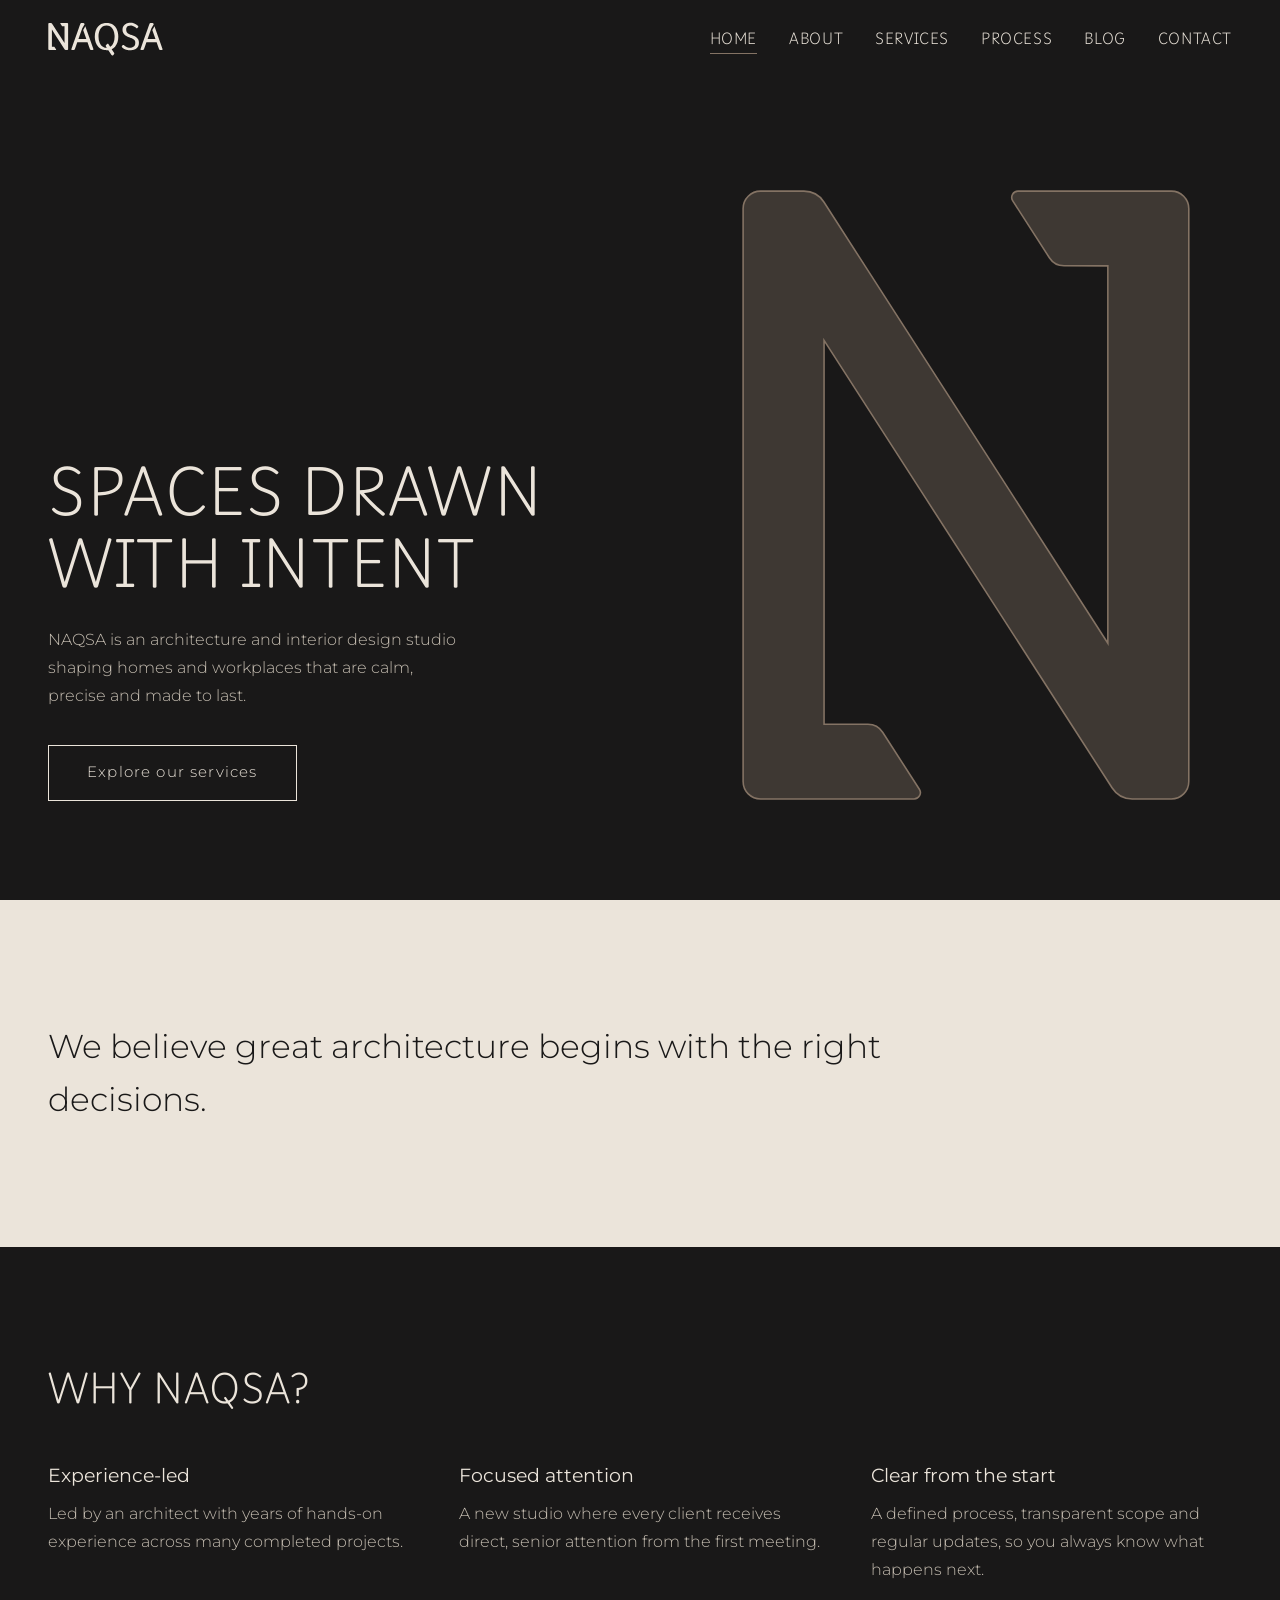
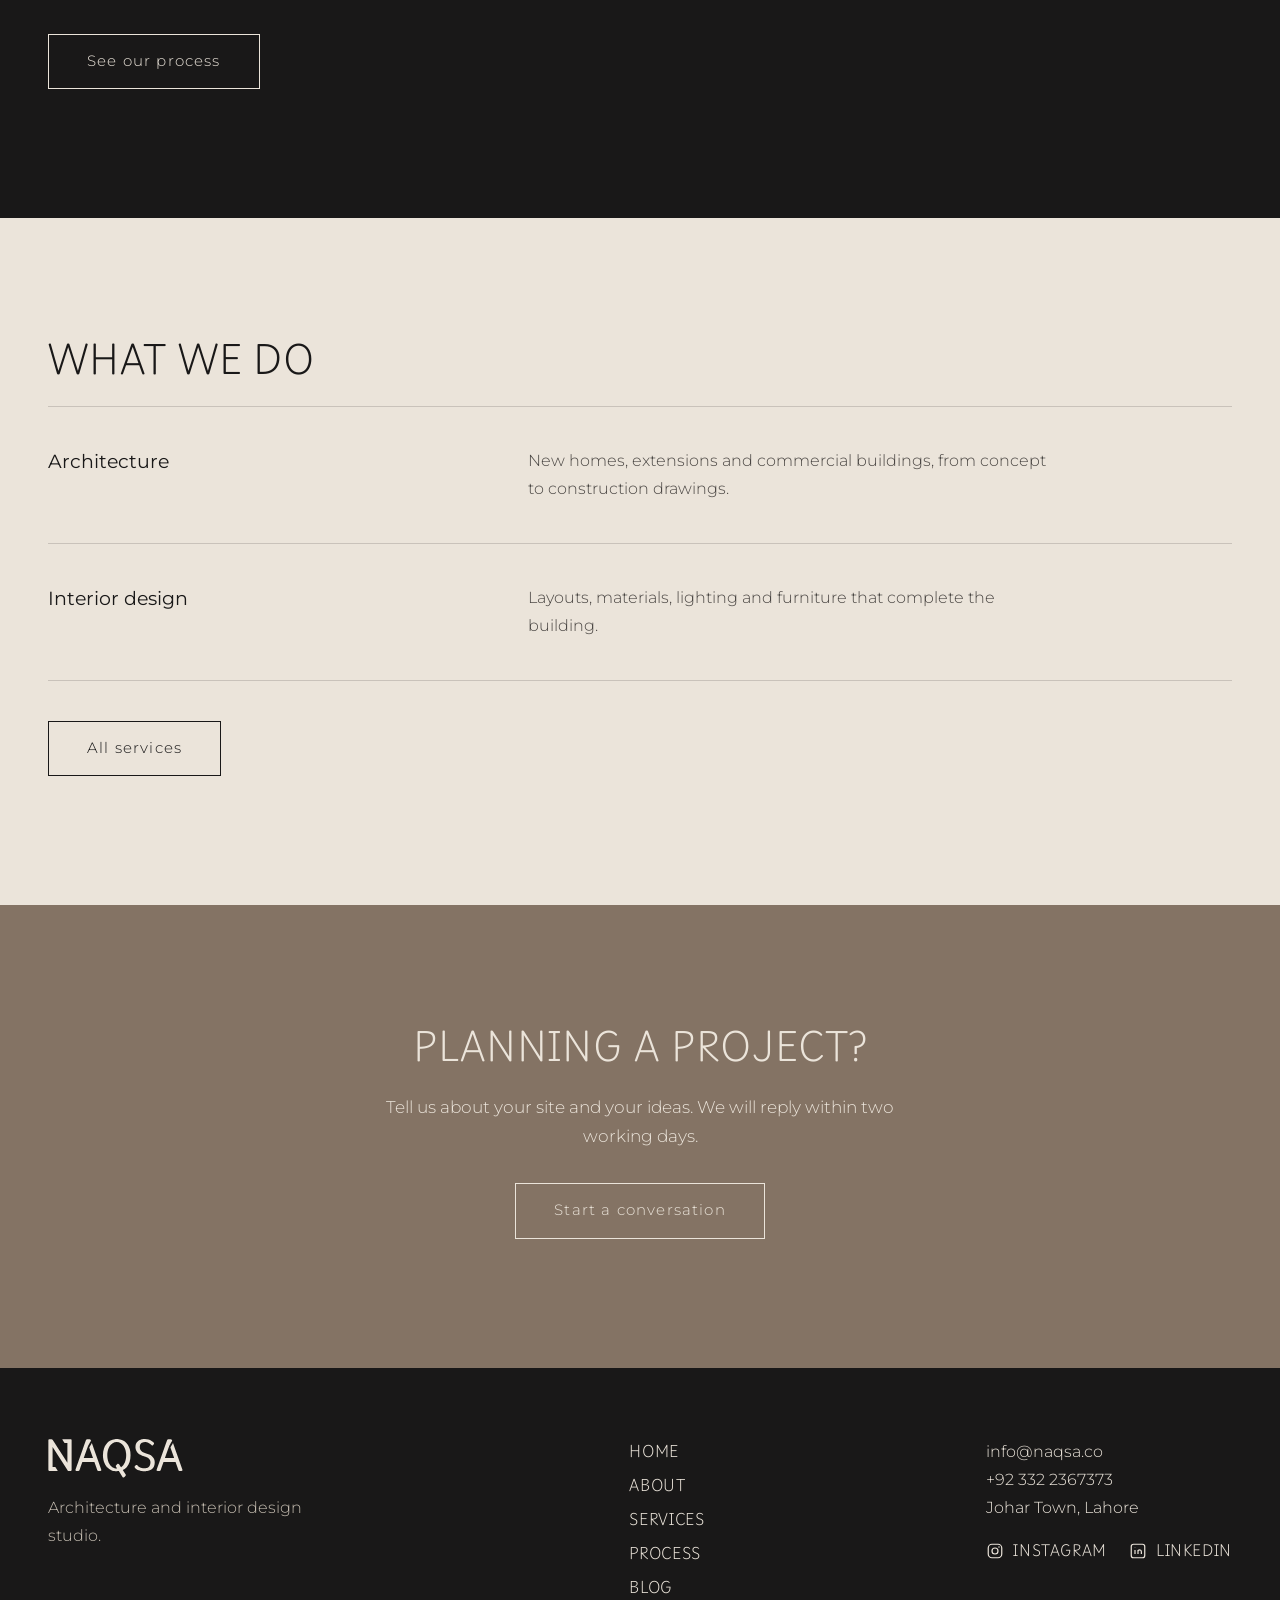
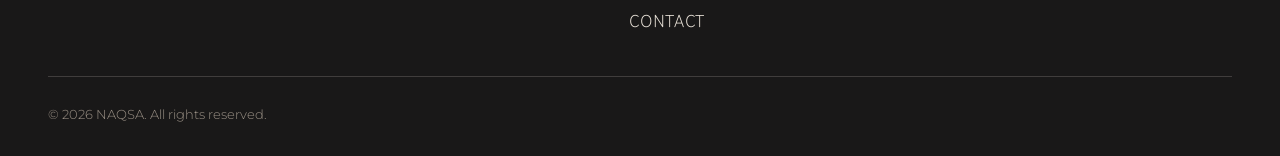
==== commit 6cd79a1d: "removing < mark" ====
--- a/index.html
+++ b/index.html
@@ -10,7 +10,7 @@
 <main><div class="hero"><svg class="mark" viewBox="326.4 249.4 427.2 581.1" aria-hidden="true"><path d="M 633.113281 322.261719 L 674.730469 322.371094 L 674.730469 680.664062 L 578.433594 531.046875 L 501.566406 411.636719 L 444.132812 322.402344 L 405.269531 262.019531 L 405.101562 261.757812 C 400.949219 255.324219 393.816406 251.441406 386.160156 251.441406 L 344.984375 251.441406 C 335.828125 251.441406 328.40625 258.863281 328.40625 268.019531 L 328.40625 811.964844 C 328.40625 821.128906 335.835938 828.558594 345 828.558594 L 490.753906 828.558594 C 495.480469 828.558594 498.332031 823.328125 495.773438 819.355469 L 460.902344 765.230469 C 457.851562 760.492188 452.601562 757.628906 446.964844 757.628906 L 405.269531 757.628906 L 405.269531 393.101562 L 501.566406 542.71875 L 578.433594 662.128906 L 639.910156 757.628906 L 674.730469 811.746094 L 678.878906 818.199219 C 683.03125 824.65625 690.179688 828.558594 697.855469 828.558594 L 735.015625 828.558594 C 744.171875 828.558594 751.59375 821.136719 751.59375 811.976562 L 751.59375 268.03125 C 751.59375 258.867188 744.167969 251.441406 735.007812 251.441406 L 589.472656 251.441406 C 584.746094 251.441406 581.894531 256.667969 584.453125 260.640625 L 619.214844 314.65625 C 622.257812 319.382812 627.488281 322.246094 633.113281 322.261719 "/></svg>
 <div class="wrap"><h1>Spaces drawn with intent</h1><p>NAQSA is an architecture and interior design studio shaping homes and workplaces that are calm, precise and made to last.</p><a class="btn" href="services.html">Explore our services</a></div></div>
 <section><div class="wrap"><p class="statement">We believe great architecture begins with the right decisions.</p></div></section>
-<section class="dark"><div class="wrap"><h2>Why NAQSA?></h2><div class="vals">
+<section class="dark"><div class="wrap"><h2>Why NAQSA?</h2><div class="vals">
 <div><h3>Experience-led</h3><p>Led by an architect with years of hands-on experience across many completed projects.</p></div>
 <div><h3>Focused attention</h3><p>A new studio where every client receives direct, senior attention from the first meeting.</p></div>
 <div><h3>Clear from the start</h3><p>A defined process, transparent scope and regular updates, so you always know what happens next.</p></div></div>
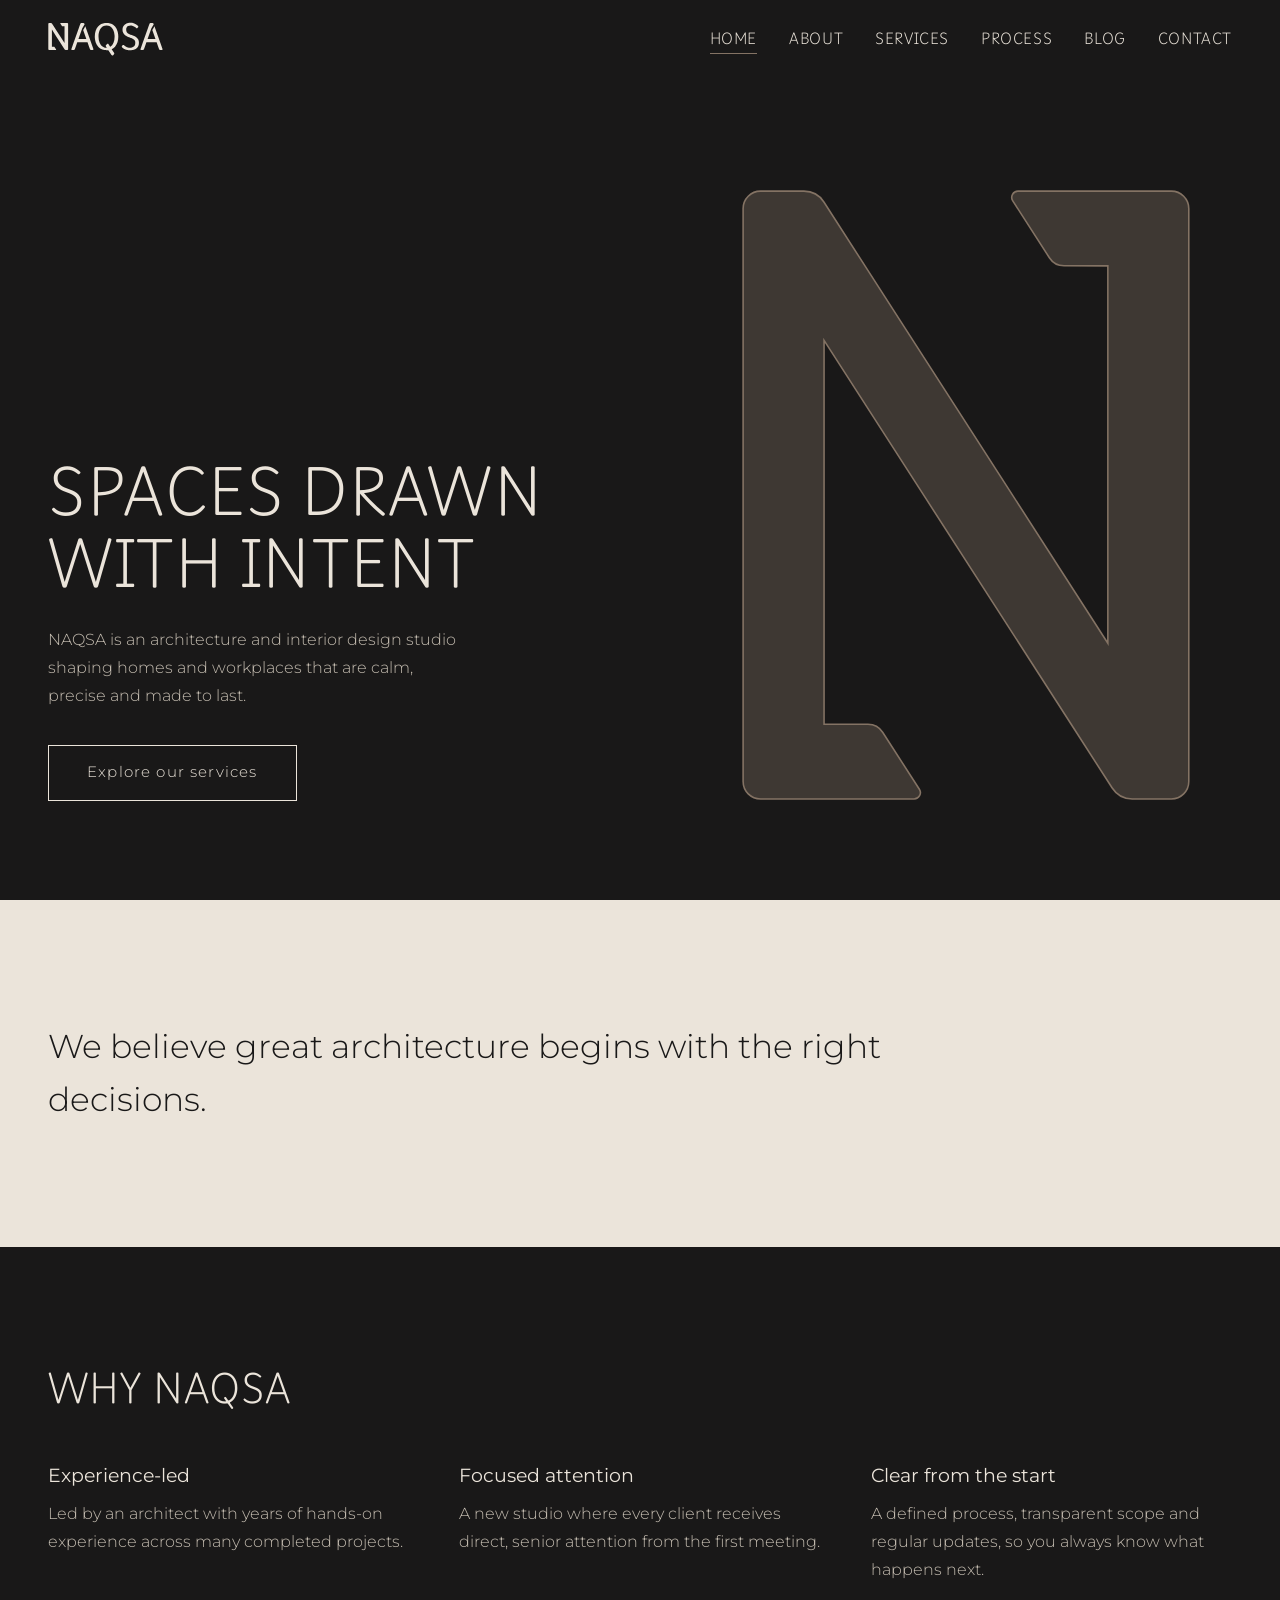
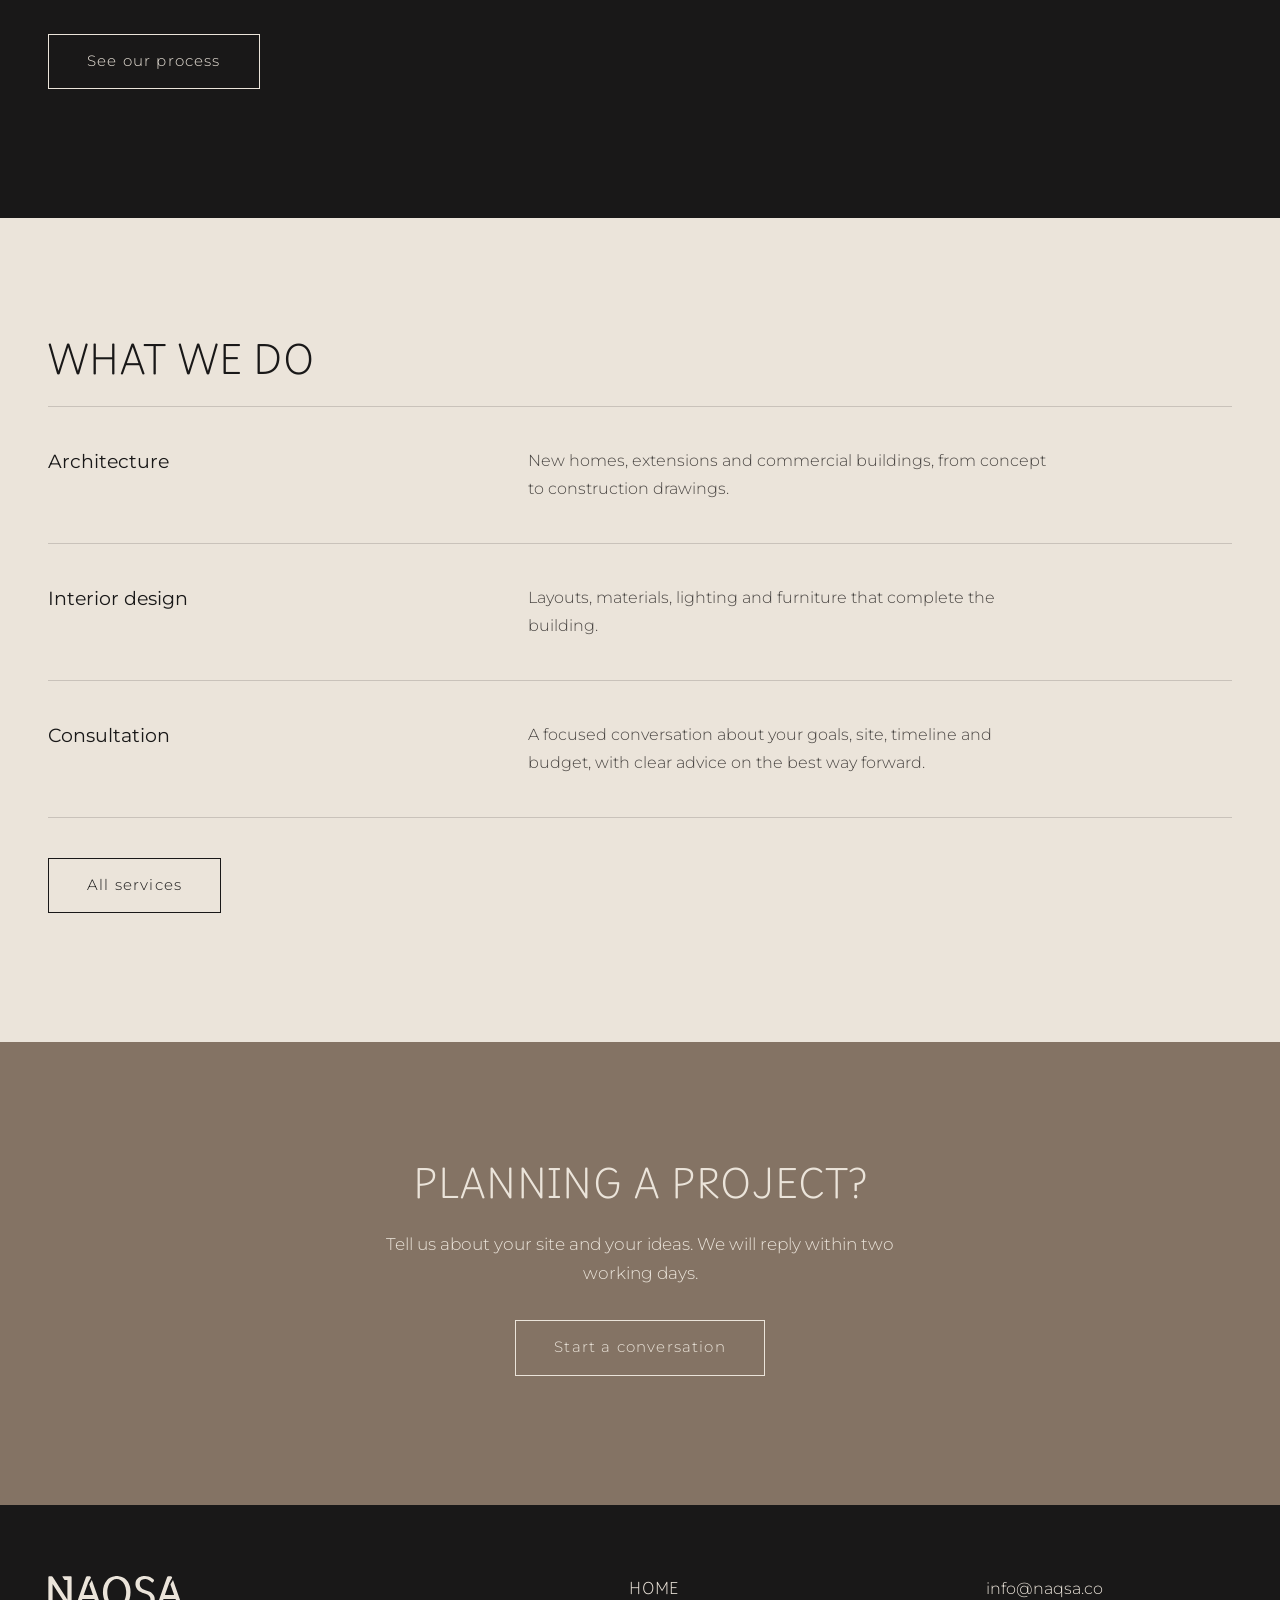
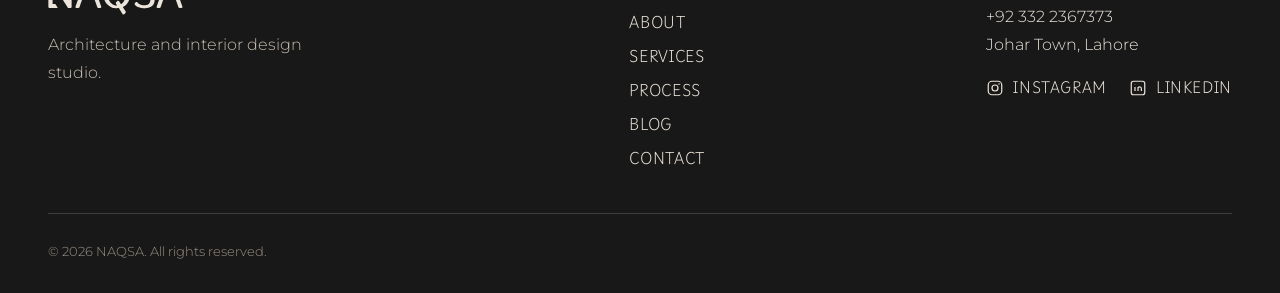
==== commit 5f286df5: "adding consultation option" ====
--- a/index.html
+++ b/index.html
@@ -4,13 +4,13 @@
 <link rel="icon" href="assets/mark-dark.svg" type="image/svg+xml">
 <link rel="preconnect" href="https://fonts.googleapis.com"><link rel="preconnect" href="https://fonts.gstatic.com" crossorigin>
 <link href="https://fonts.googleapis.com/css2?family=Montserrat:wght@300;400;500&family=Playwrite+US+Modern:wght@100..400&display=swap" rel="stylesheet">
-<link rel="stylesheet" href="css/style.css?v=8"></head>
+<link rel="stylesheet" href="css/style.css?v=9"></head>
 <body data-top="dark"><div id="site-header"></div>
 
 <main><div class="hero"><svg class="mark" viewBox="326.4 249.4 427.2 581.1" aria-hidden="true"><path d="M 633.113281 322.261719 L 674.730469 322.371094 L 674.730469 680.664062 L 578.433594 531.046875 L 501.566406 411.636719 L 444.132812 322.402344 L 405.269531 262.019531 L 405.101562 261.757812 C 400.949219 255.324219 393.816406 251.441406 386.160156 251.441406 L 344.984375 251.441406 C 335.828125 251.441406 328.40625 258.863281 328.40625 268.019531 L 328.40625 811.964844 C 328.40625 821.128906 335.835938 828.558594 345 828.558594 L 490.753906 828.558594 C 495.480469 828.558594 498.332031 823.328125 495.773438 819.355469 L 460.902344 765.230469 C 457.851562 760.492188 452.601562 757.628906 446.964844 757.628906 L 405.269531 757.628906 L 405.269531 393.101562 L 501.566406 542.71875 L 578.433594 662.128906 L 639.910156 757.628906 L 674.730469 811.746094 L 678.878906 818.199219 C 683.03125 824.65625 690.179688 828.558594 697.855469 828.558594 L 735.015625 828.558594 C 744.171875 828.558594 751.59375 821.136719 751.59375 811.976562 L 751.59375 268.03125 C 751.59375 258.867188 744.167969 251.441406 735.007812 251.441406 L 589.472656 251.441406 C 584.746094 251.441406 581.894531 256.667969 584.453125 260.640625 L 619.214844 314.65625 C 622.257812 319.382812 627.488281 322.246094 633.113281 322.261719 "/></svg>
 <div class="wrap"><h1>Spaces drawn with intent</h1><p>NAQSA is an architecture and interior design studio shaping homes and workplaces that are calm, precise and made to last.</p><a class="btn" href="services.html">Explore our services</a></div></div>
 <section><div class="wrap"><p class="statement">We believe great architecture begins with the right decisions.</p></div></section>
-<section class="dark"><div class="wrap"><h2>Why NAQSA?</h2><div class="vals">
+<section class="dark"><div class="wrap"><h2>Why NAQSA</h2><div class="vals">
 <div><h3>Experience-led</h3><p>Led by an architect with years of hands-on experience across many completed projects.</p></div>
 <div><h3>Focused attention</h3><p>A new studio where every client receives direct, senior attention from the first meeting.</p></div>
 <div><h3>Clear from the start</h3><p>A defined process, transparent scope and regular updates, so you always know what happens next.</p></div></div>
@@ -18,7 +18,8 @@
 <section><div class="wrap"><h2>What we do</h2><div class="rows">
 <div><h3>Architecture</h3><p>New homes, extensions and commercial buildings, from concept to construction drawings.</p></div>
 <div><h3>Interior design</h3><p>Layouts, materials, lighting and furniture that complete the building.</p></div>
+<div><h3>Consultation</h3><p>A focused conversation about your goals, site, timeline and budget, with clear advice on the best way forward.</p></div>
 </div>
 <p style="margin-top:40px"><a class="btn" href="services.html">All services</a></p></div></section><section class="taupe"><div class="wrap" style="text-align:center"><h2>Planning a project?</h2><p class="lead" style="margin:0 auto 2rem;color:#ebe4da">Tell us about your site and your ideas. We will reply within two working days.</p><a class="btn" href="contact.html">Start a conversation</a></div></section></main>
 <div id="site-footer"></div>
-<script src="js/main.js?v=8"></script></body></html>+<script src="js/main.js?v=9"></script></body></html>
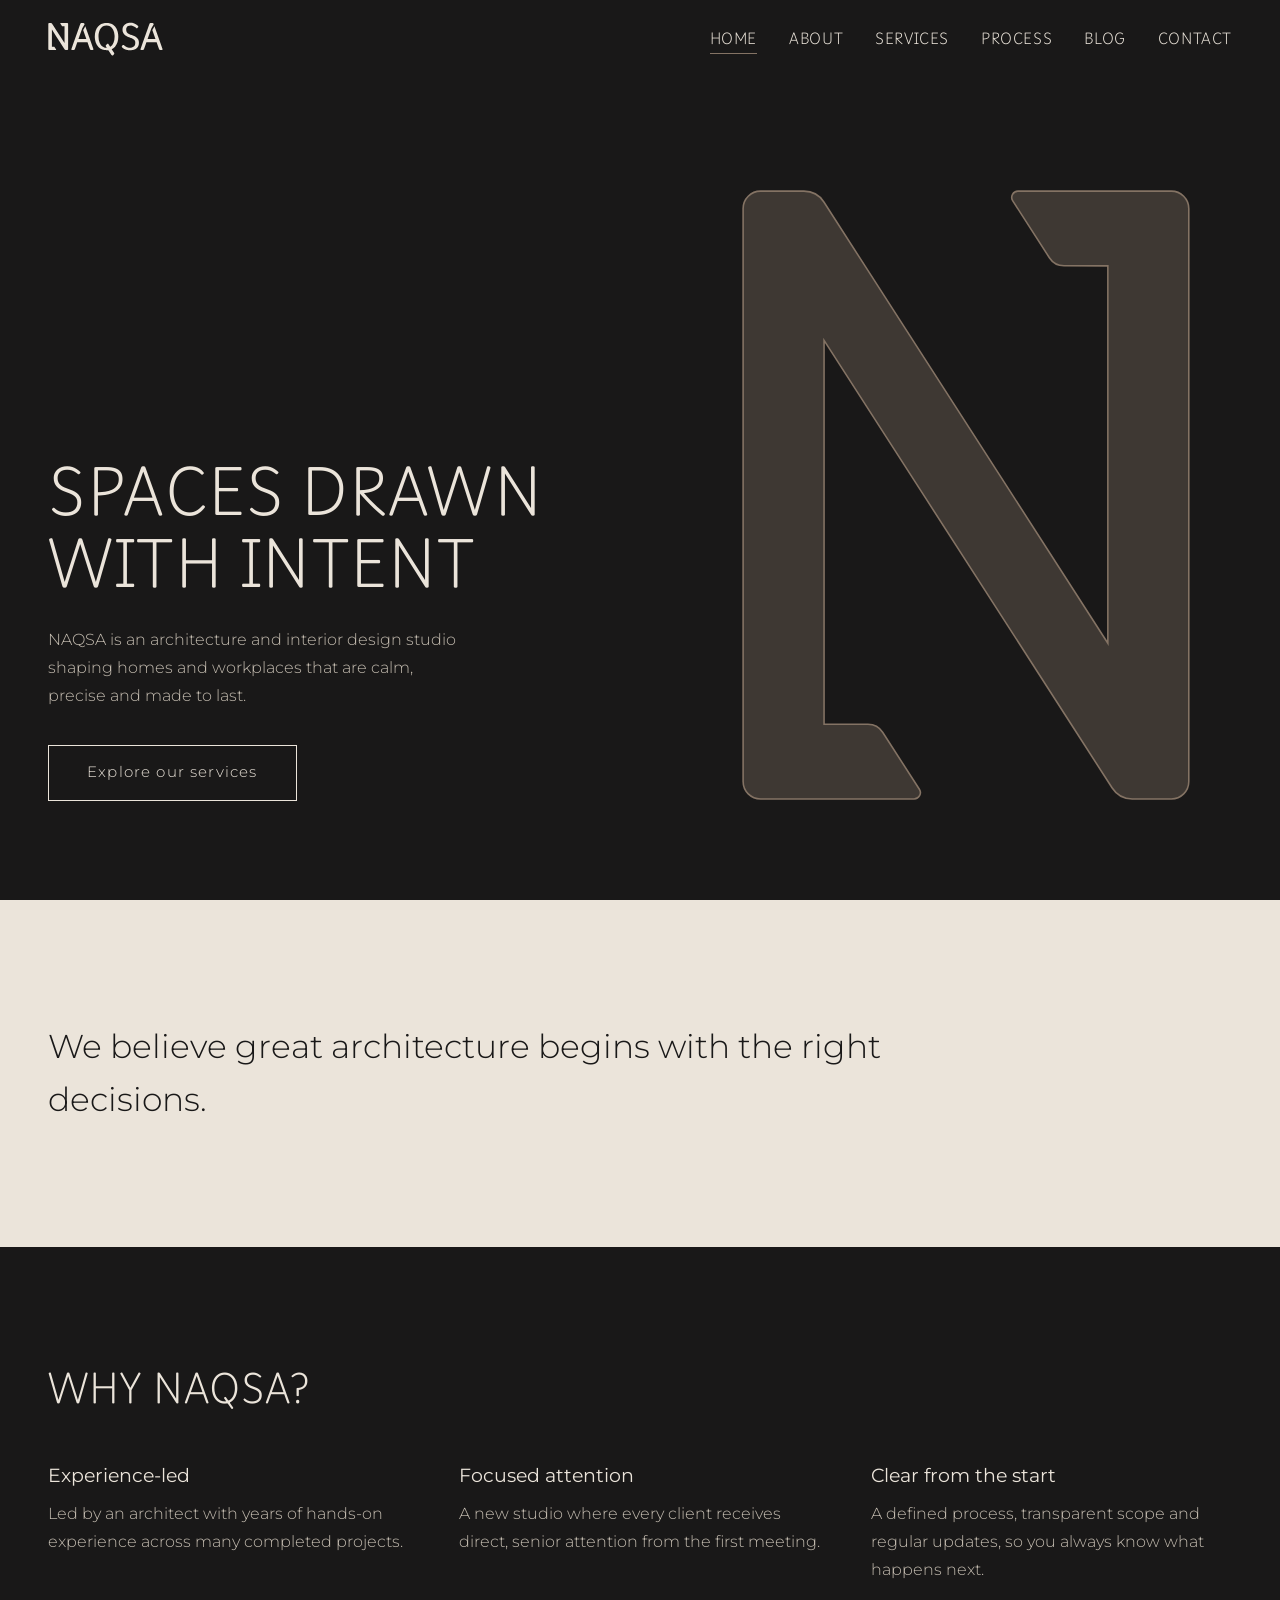
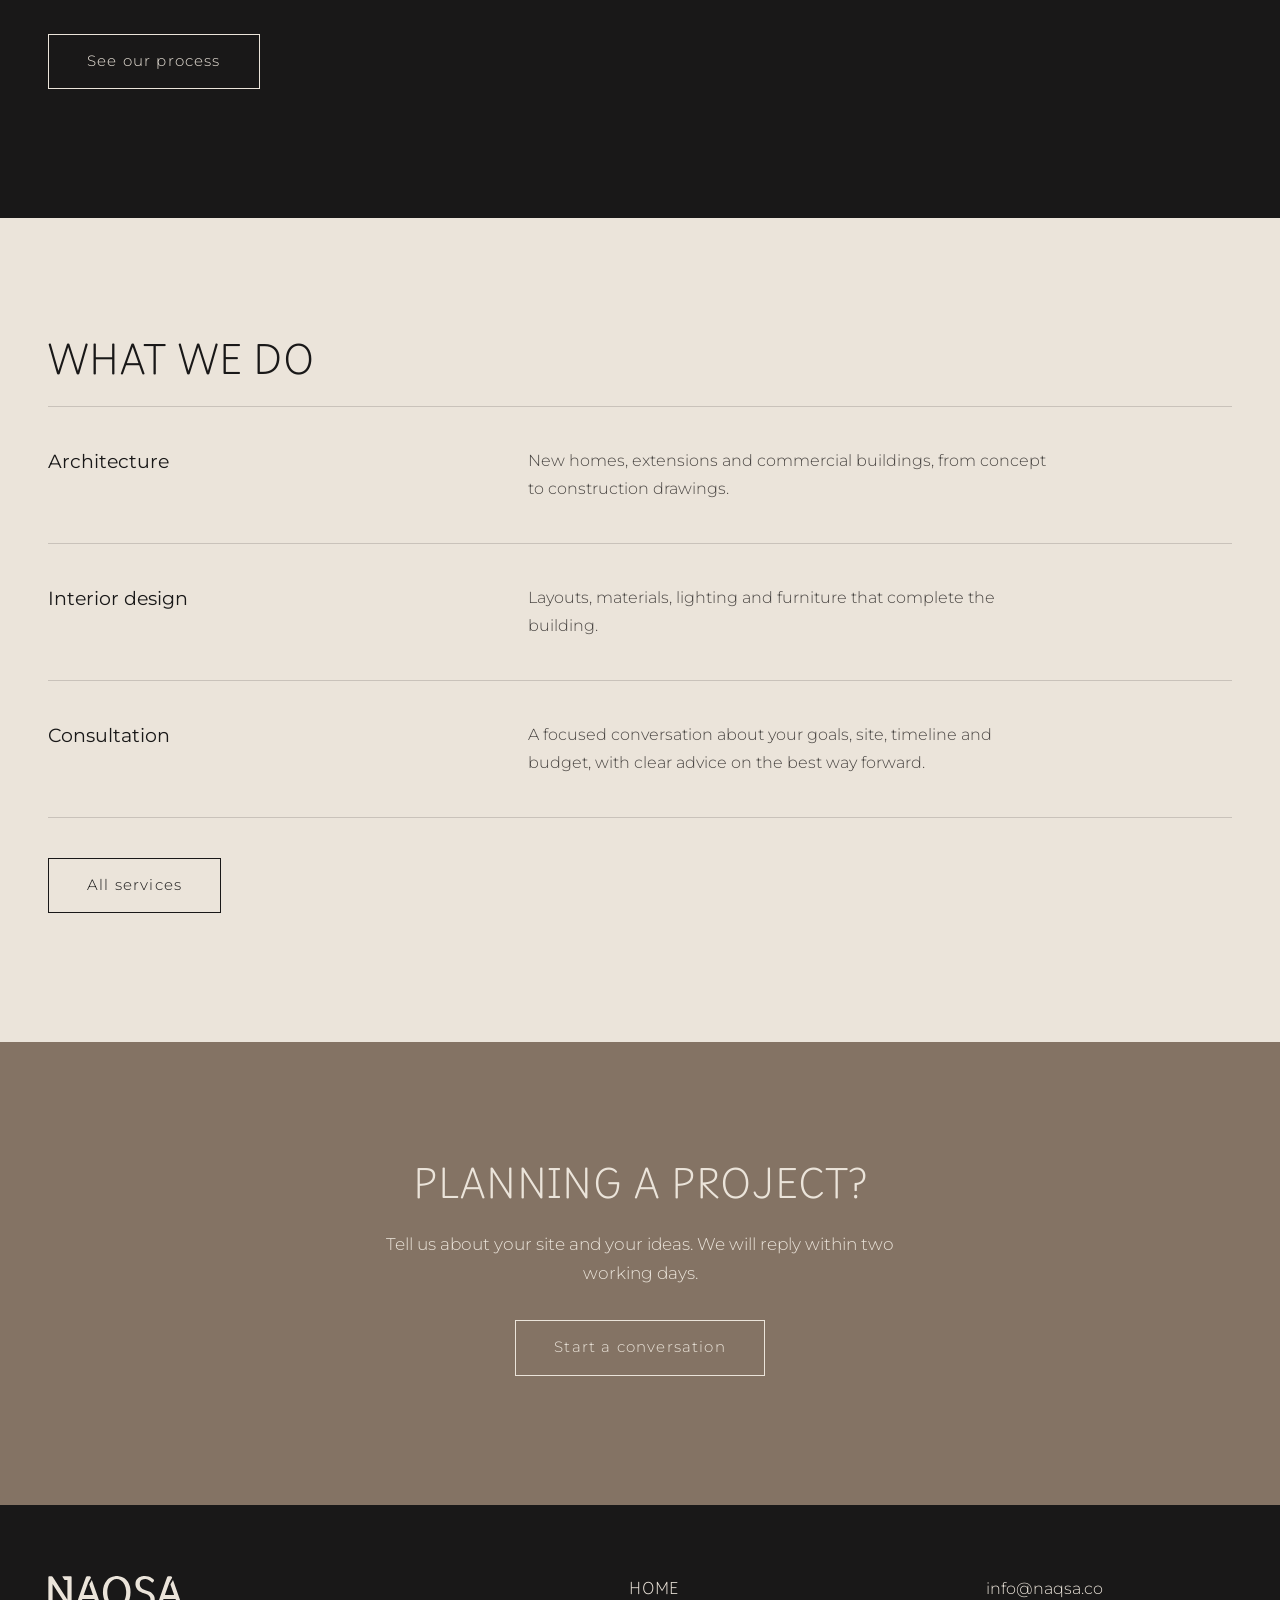
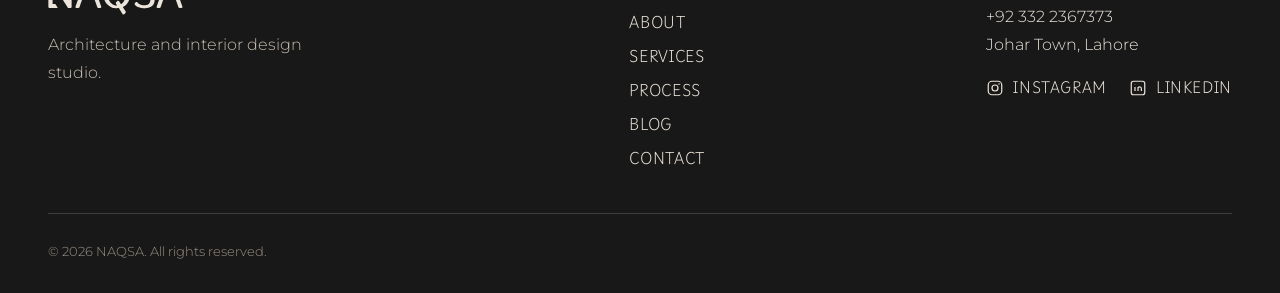
==== commit 5faec261: "add ?" ====
--- a/index.html
+++ b/index.html
@@ -10,7 +10,7 @@
 <main><div class="hero"><svg class="mark" viewBox="326.4 249.4 427.2 581.1" aria-hidden="true"><path d="M 633.113281 322.261719 L 674.730469 322.371094 L 674.730469 680.664062 L 578.433594 531.046875 L 501.566406 411.636719 L 444.132812 322.402344 L 405.269531 262.019531 L 405.101562 261.757812 C 400.949219 255.324219 393.816406 251.441406 386.160156 251.441406 L 344.984375 251.441406 C 335.828125 251.441406 328.40625 258.863281 328.40625 268.019531 L 328.40625 811.964844 C 328.40625 821.128906 335.835938 828.558594 345 828.558594 L 490.753906 828.558594 C 495.480469 828.558594 498.332031 823.328125 495.773438 819.355469 L 460.902344 765.230469 C 457.851562 760.492188 452.601562 757.628906 446.964844 757.628906 L 405.269531 757.628906 L 405.269531 393.101562 L 501.566406 542.71875 L 578.433594 662.128906 L 639.910156 757.628906 L 674.730469 811.746094 L 678.878906 818.199219 C 683.03125 824.65625 690.179688 828.558594 697.855469 828.558594 L 735.015625 828.558594 C 744.171875 828.558594 751.59375 821.136719 751.59375 811.976562 L 751.59375 268.03125 C 751.59375 258.867188 744.167969 251.441406 735.007812 251.441406 L 589.472656 251.441406 C 584.746094 251.441406 581.894531 256.667969 584.453125 260.640625 L 619.214844 314.65625 C 622.257812 319.382812 627.488281 322.246094 633.113281 322.261719 "/></svg>
 <div class="wrap"><h1>Spaces drawn with intent</h1><p>NAQSA is an architecture and interior design studio shaping homes and workplaces that are calm, precise and made to last.</p><a class="btn" href="services.html">Explore our services</a></div></div>
 <section><div class="wrap"><p class="statement">We believe great architecture begins with the right decisions.</p></div></section>
-<section class="dark"><div class="wrap"><h2>Why NAQSA</h2><div class="vals">
+<section class="dark"><div class="wrap"><h2>Why NAQSA?</h2><div class="vals">
 <div><h3>Experience-led</h3><p>Led by an architect with years of hands-on experience across many completed projects.</p></div>
 <div><h3>Focused attention</h3><p>A new studio where every client receives direct, senior attention from the first meeting.</p></div>
 <div><h3>Clear from the start</h3><p>A defined process, transparent scope and regular updates, so you always know what happens next.</p></div></div>
